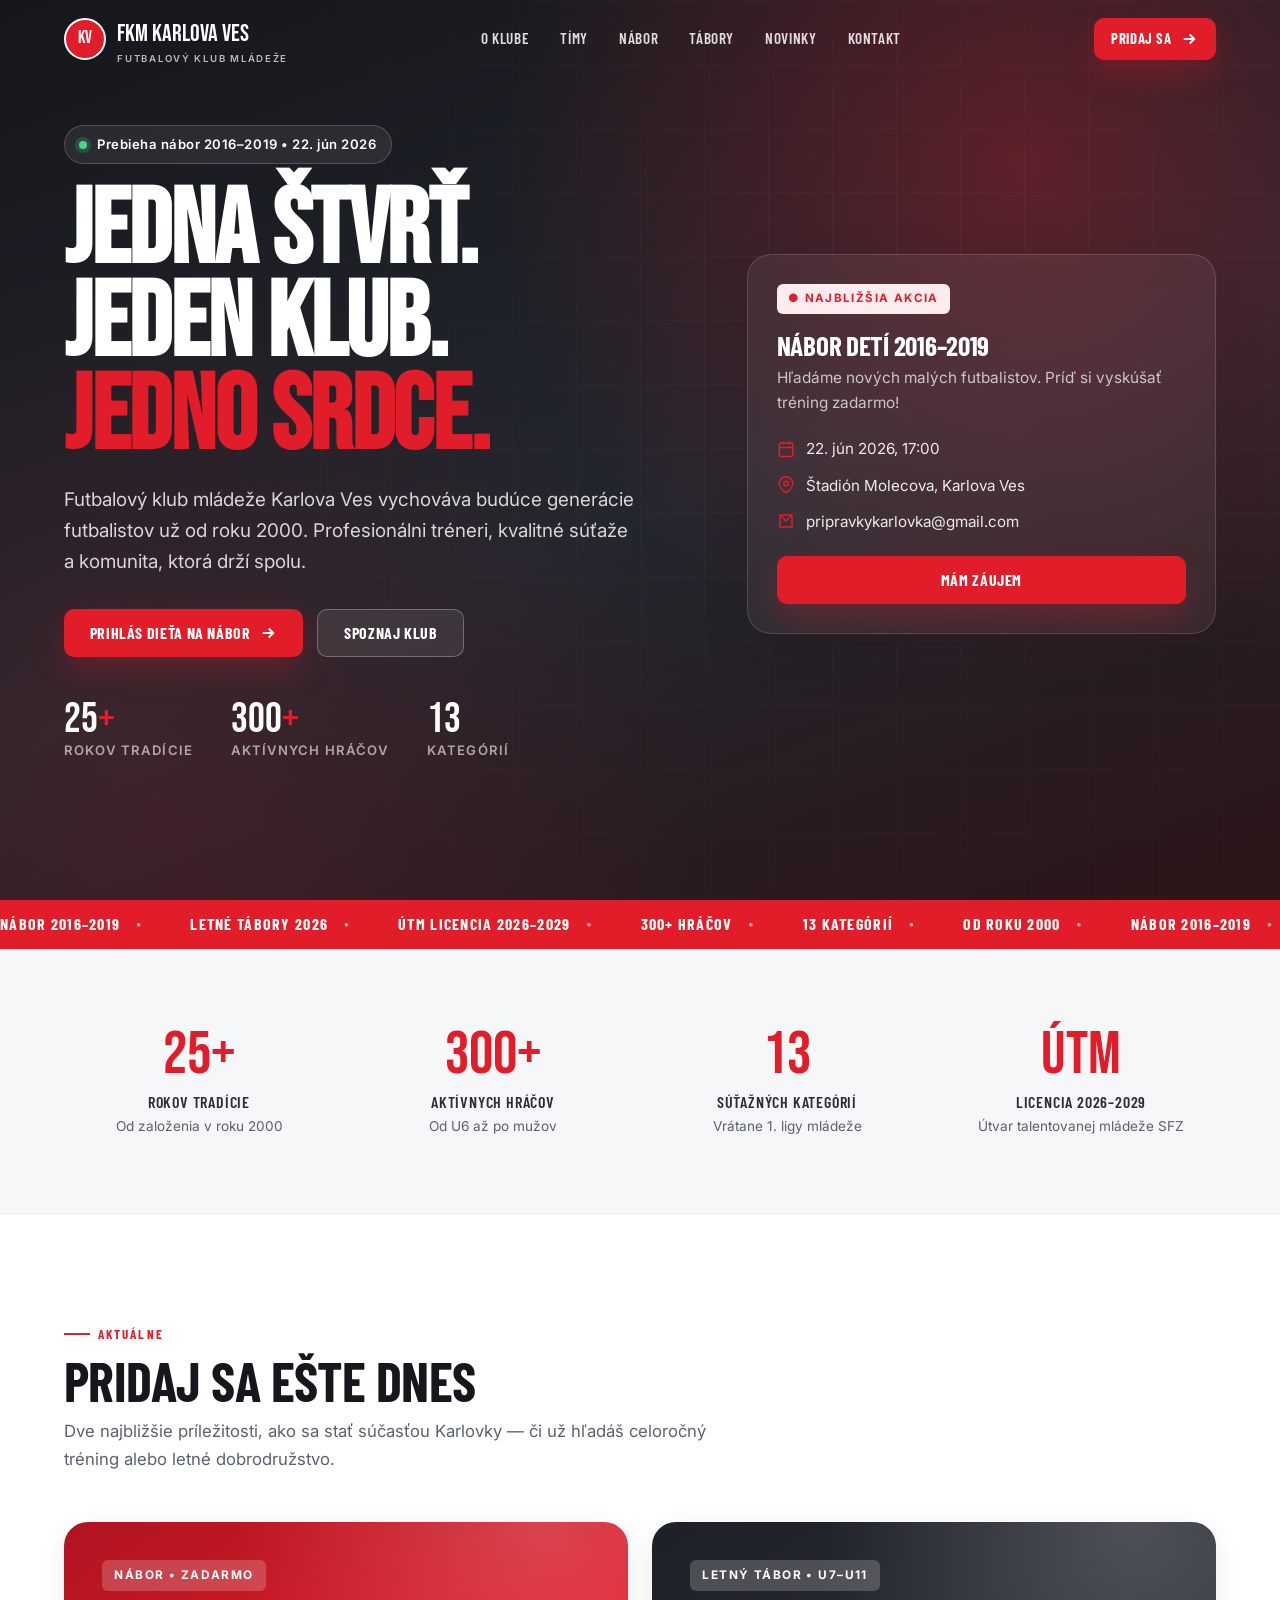
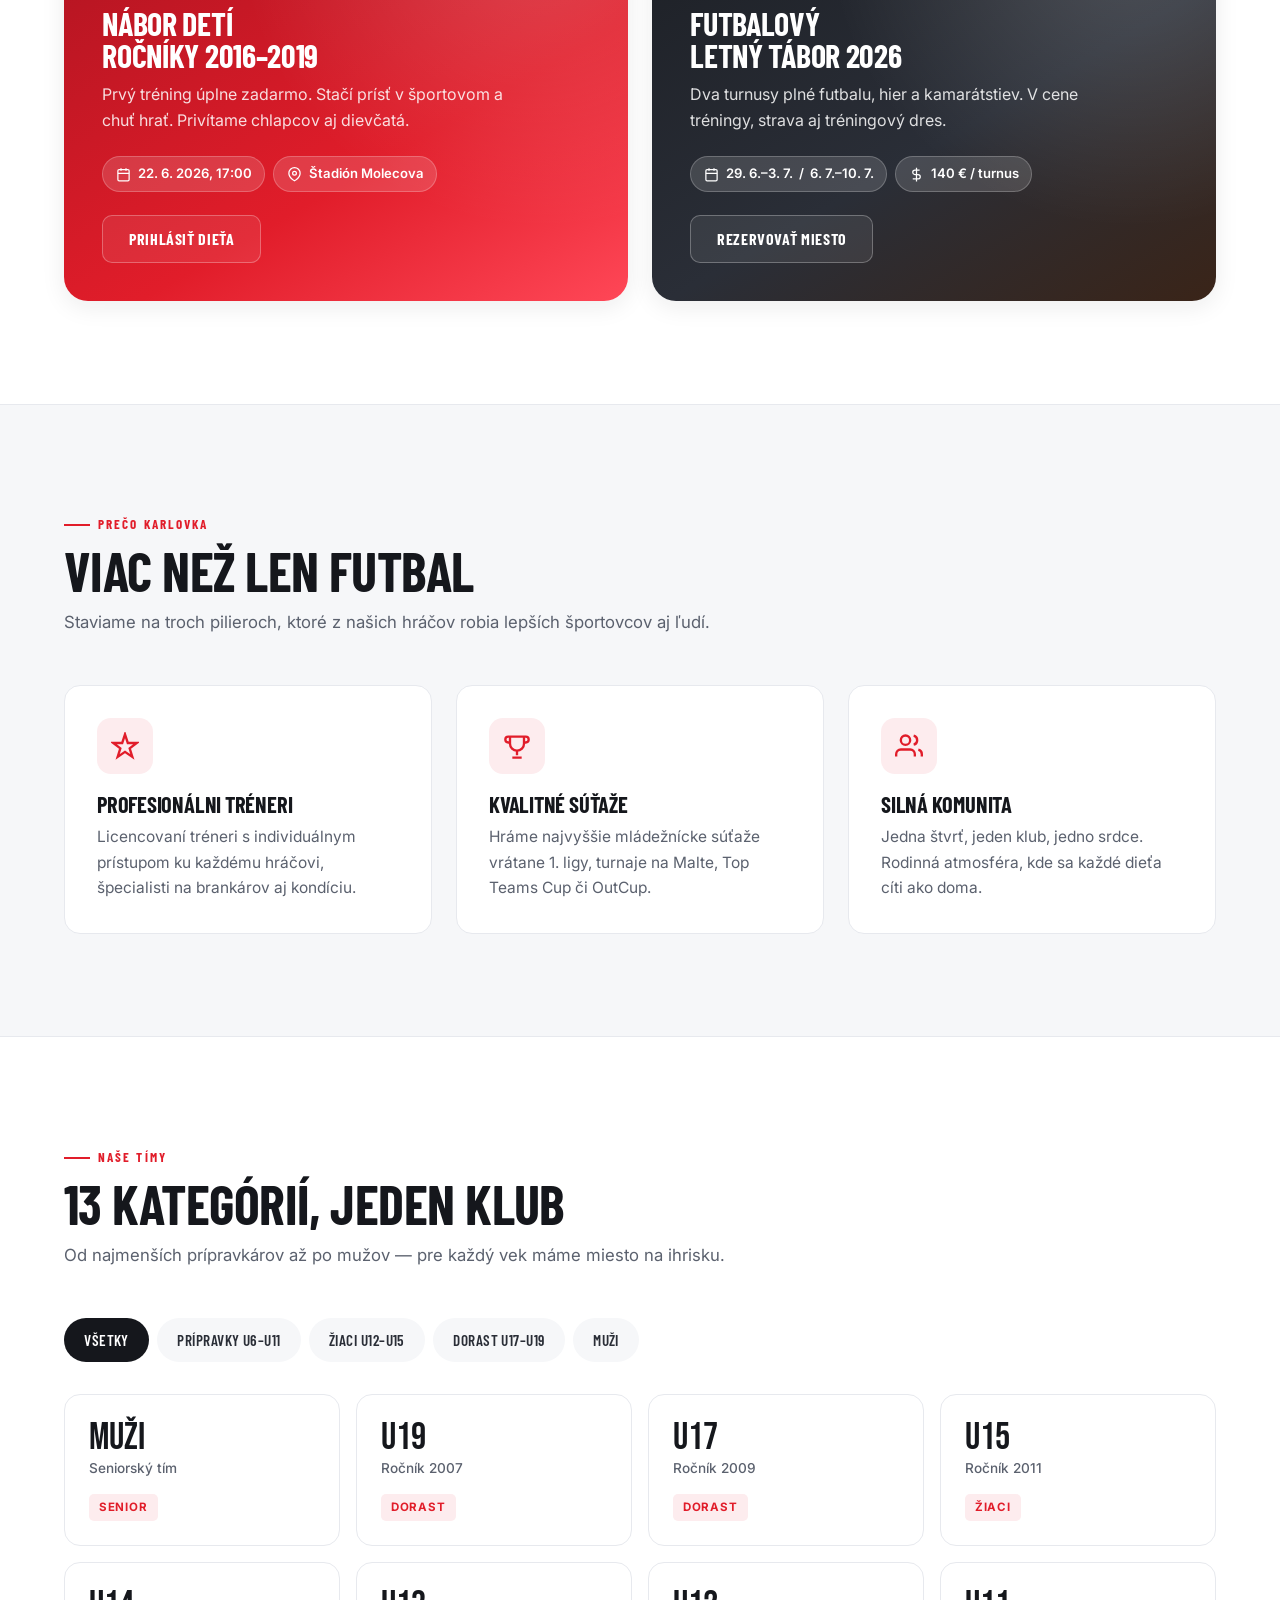
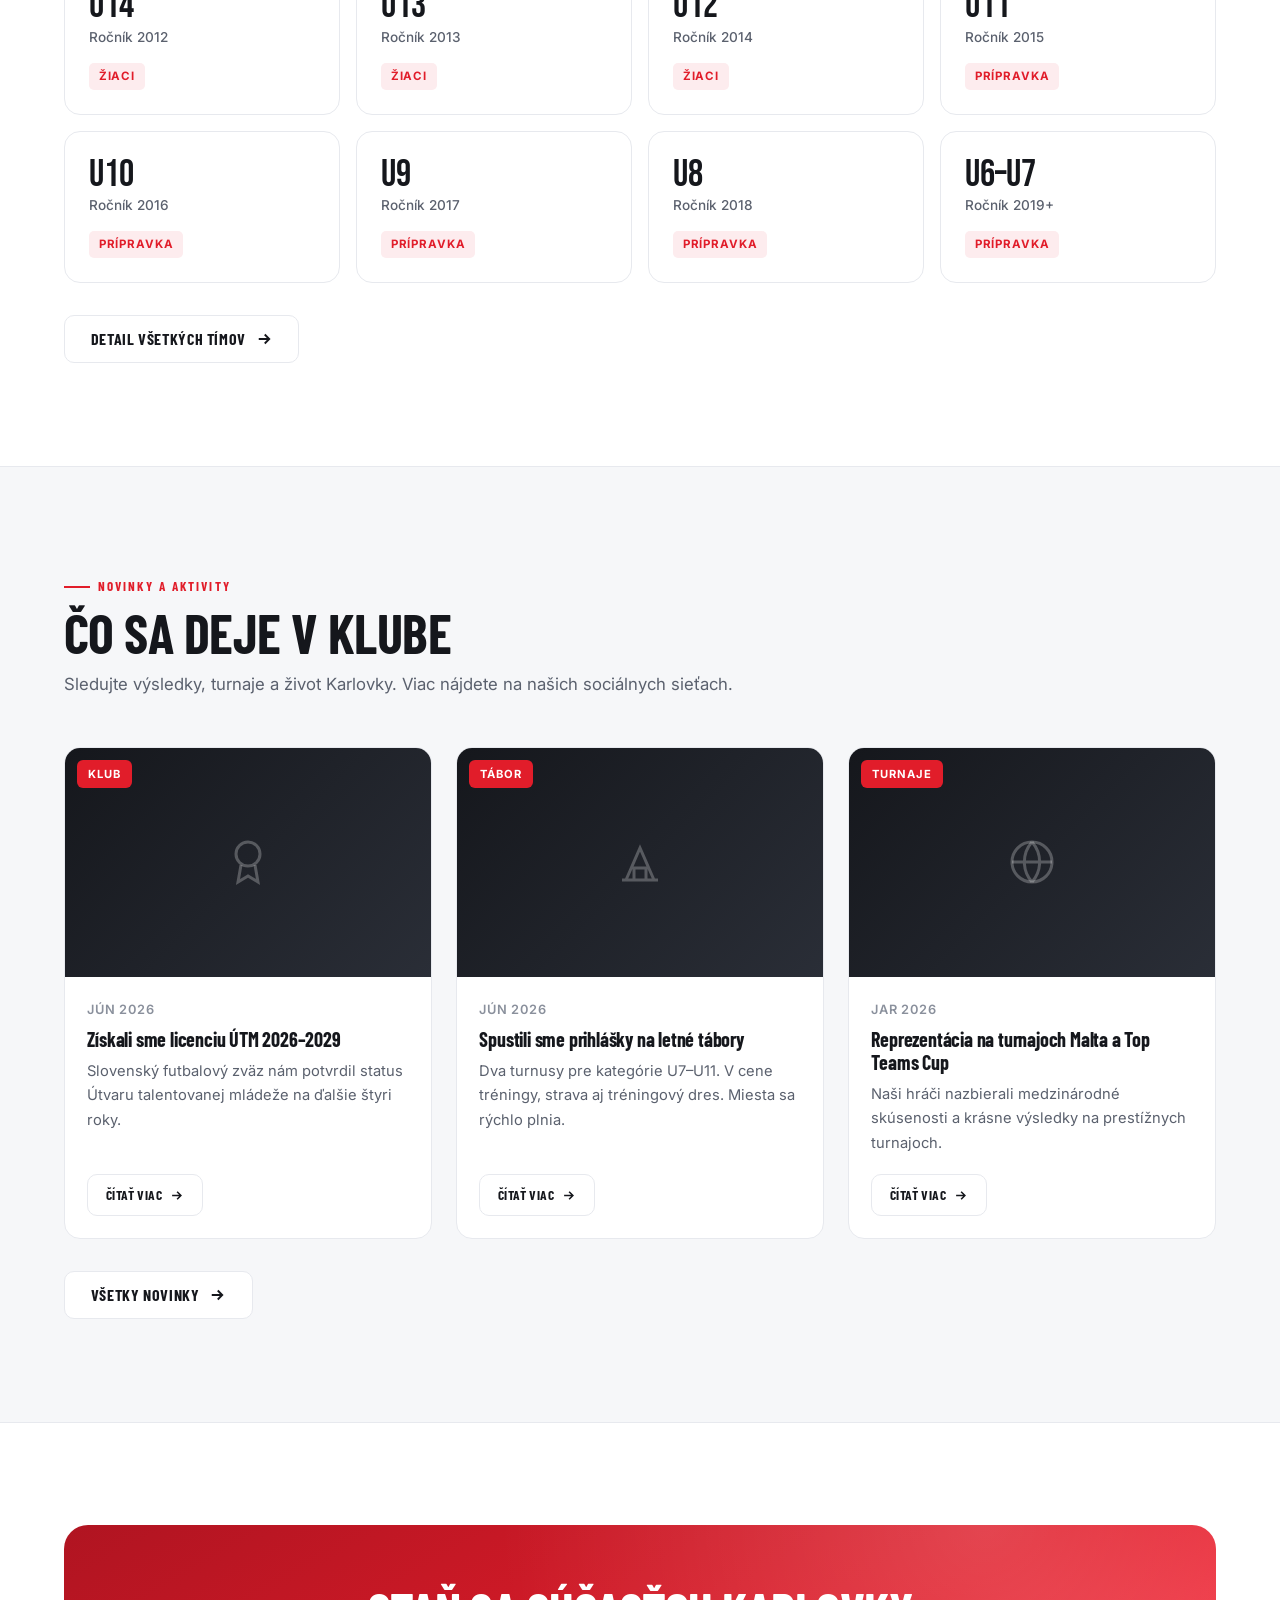
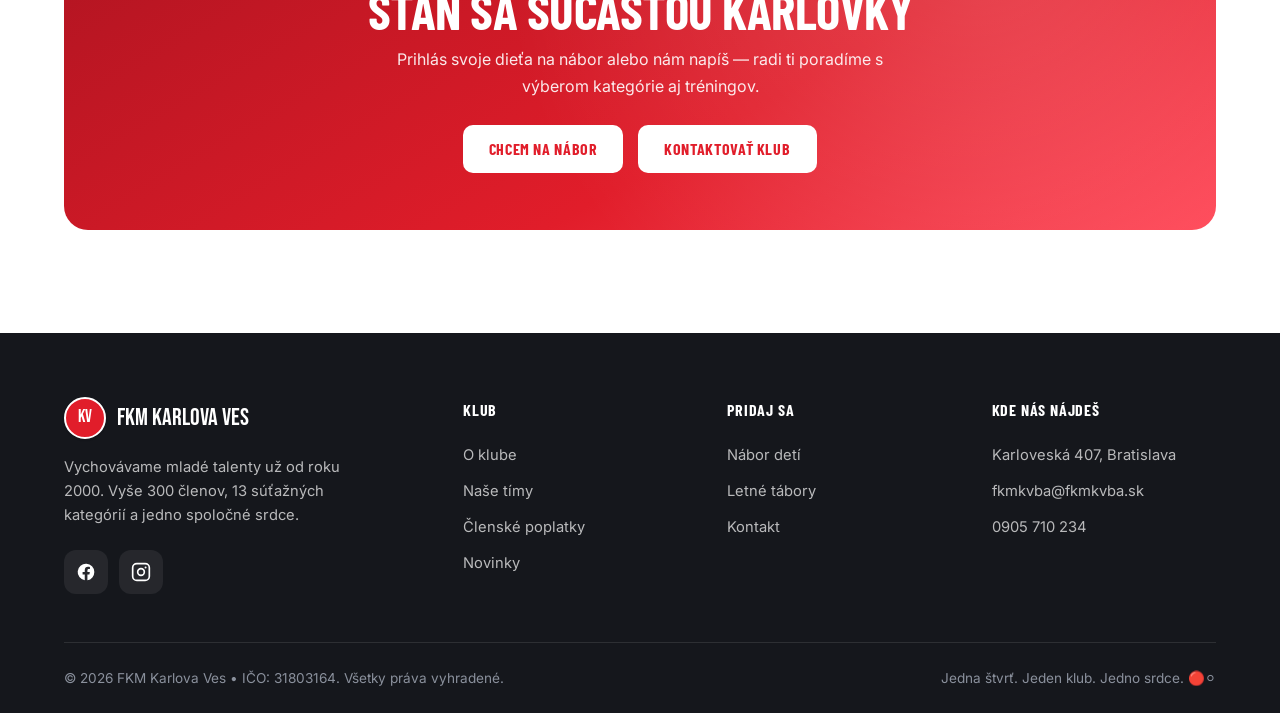
==== index.html @ a213abb6 "Add files via upload" ====
<!DOCTYPE html>
<html lang="sk">
<head>
<meta charset="UTF-8" />
<meta name="viewport" content="width=device-width, initial-scale=1.0" />
<title>FKM Karlova Ves — Futbalový klub mládeže | Jedna štvrť. Jeden klub. Jedno srdce.</title>
<meta name="description" content="FKM Karlova Ves — futbalový klub mládeže v Bratislave od roku 2000. 300+ aktívnych hráčov, 13 súťažných kategórií, ÚTM licencia 2026–2029. Nábor, letné tábory, tímy U6–U19 a muži." />
<meta name="theme-color" content="#E11D2A" />
<meta property="og:title" content="FKM Karlova Ves — Futbalový klub mládeže" />
<meta property="og:description" content="Vychovávame budúce generácie futbalistov už od roku 2000. Pridaj sa k nám!" />
<meta property="og:type" content="website" />
<link rel="preconnect" href="https://fonts.googleapis.com" />
<link rel="preconnect" href="https://fonts.gstatic.com" crossorigin />
<link href="https://fonts.googleapis.com/css2?family=Bebas+Neue&family=Barlow+Condensed:wght@500;600;700;800&family=Inter:wght@400;500;600;700&display=swap" rel="stylesheet" />
<link rel="stylesheet" href="css/styles.css" />
</head>
<body>

<!-- ============ HEADER ============ -->
<header class="header" id="header">
  <div class="container nav">
    <a href="index.html" class="brand" aria-label="FKM Karlova Ves – domov">
      <span class="crest">KV</span>
      <span>FKM Karlova Ves<small>Futbalový klub mládeže</small></span>
    </a>
    <nav class="nav-links" aria-label="Hlavná navigácia">
      <a href="o-klube.html">O klube</a>
      <a href="timy.html">Tímy</a>
      <a href="nabor.html">Nábor</a>
      <a href="tabory.html">Tábory</a>
      <a href="novinky.html">Novinky</a>
      <a href="kontakt.html">Kontakt</a>
    </nav>
    <div class="nav-cta nav-actions">
      <a href="nabor.html" class="btn btn-primary">Pridaj sa
        <svg viewBox="0 0 24 24" fill="none" stroke="currentColor" stroke-width="2.5"><path d="M5 12h14M13 6l6 6-6 6"/></svg>
      </a>
    </div>
    <button class="burger" id="burger" aria-label="Otvoriť menu" aria-expanded="false">
      <svg viewBox="0 0 24 24" fill="none" stroke="currentColor" stroke-width="2"><path d="M4 7h16M4 12h16M4 17h16"/></svg>
    </button>
  </div>
</header>

<!-- mobile menu -->
<div class="mobile-menu" id="mobileMenu">
  <div class="mm-top">
    <span class="brand"><span class="crest">KV</span></span>
    <button class="mm-close" id="mmClose" aria-label="Zavrieť menu">
      <svg viewBox="0 0 24 24" fill="none" stroke="currentColor" stroke-width="2"><path d="M6 6l12 12M18 6L6 18"/></svg>
    </button>
  </div>
  <a href="o-klube.html">O klube</a>
  <a href="timy.html">Tímy</a>
  <a href="nabor.html">Nábor</a>
  <a href="tabory.html">Tábory</a>
  <a href="novinky.html">Novinky</a>
  <a href="kontakt.html">Kontakt</a>
</div>

<span id="top"></span>

<!-- ============ HERO ============ -->
<section class="hero">
  <div class="hero-grid"></div>
  <div class="container">
    <div class="hero-inner">
      <div>
        <span class="hero-badge"><span class="dot"></span>Prebieha nábor 2016–2019 • 22. jún 2026</span>
        <h1>Jedna štvrť.<br>Jeden klub.<br><span class="accent">Jedno srdce.</span></h1>
        <p class="hero-lead">Futbalový klub mládeže Karlova Ves vychováva budúce generácie futbalistov už od roku 2000. Profesionálni tréneri, kvalitné súťaže a komunita, ktorá drží spolu.</p>
        <div class="hero-actions">
          <a href="nabor.html" class="btn btn-primary">Prihlás dieťa na nábor
            <svg viewBox="0 0 24 24" fill="none" stroke="currentColor" stroke-width="2.5"><path d="M5 12h14M13 6l6 6-6 6"/></svg>
          </a>
          <a href="o-klube.html" class="btn btn-ghost">Spoznaj klub</a>
        </div>
        <div class="hero-stats">
          <div class="hero-stat"><div class="num">25<span>+</span></div><div class="lbl">rokov tradície</div></div>
          <div class="hero-stat"><div class="num">300<span>+</span></div><div class="lbl">aktívnych hráčov</div></div>
          <div class="hero-stat"><div class="num">13</div><div class="lbl">kategórií</div></div>
        </div>
      </div>
      <aside class="hero-card">
        <span class="hc-tag">● Najbližšia akcia</span>
        <h3>Nábor detí 2016–2019</h3>
        <p>Hľadáme nových malých futbalistov. Príď si vyskúšať tréning zadarmo!</p>
        <div class="hc-meta">
          <div class="hc-row"><svg viewBox="0 0 24 24" fill="none" stroke="currentColor" stroke-width="2"><rect x="3" y="4" width="18" height="18" rx="2"/><path d="M16 2v4M8 2v4M3 10h18"/></svg>22. jún 2026, 17:00</div>
          <div class="hc-row"><svg viewBox="0 0 24 24" fill="none" stroke="currentColor" stroke-width="2"><path d="M21 10c0 7-9 12-9 12s-9-5-9-12a9 9 0 0118 0z"/><circle cx="12" cy="10" r="3"/></svg>Štadión Molecova, Karlova Ves</div>
          <div class="hc-row"><svg viewBox="0 0 24 24" fill="none" stroke="currentColor" stroke-width="2"><path d="M4 4h16v16H4z"/><path d="M4 4l8 8 8-8"/></svg>pripravkykarlovka@gmail.com</div>
        </div>
        <a href="nabor.html" class="btn btn-primary">Mám záujem</a>
      </aside>
    </div>
  </div>
</section>

<!-- marquee -->
<div class="marquee" aria-hidden="true">
  <div class="marquee-track">
    <span>Nábor 2016–2019</span><span>Letné tábory 2026</span><span>ÚTM licencia 2026–2029</span><span>300+ hráčov</span><span>13 kategórií</span><span>Od roku 2000</span>
    <span>Nábor 2016–2019</span><span>Letné tábory 2026</span><span>ÚTM licencia 2026–2029</span><span>300+ hráčov</span><span>13 kategórií</span><span>Od roku 2000</span>
  </div>
</div>

<!-- ============ STATS BAND ============ -->
<section class="stats-band" style="padding-block:56px">
  <div class="container">
    <div class="stats-grid">
      <div class="stat-card reveal"><div class="n">25+</div><div class="t">rokov tradície</div><div class="s">Od založenia v roku 2000</div></div>
      <div class="stat-card reveal"><div class="n">300+</div><div class="t">aktívnych hráčov</div><div class="s">Od U6 až po mužov</div></div>
      <div class="stat-card reveal"><div class="n">13</div><div class="t">súťažných kategórií</div><div class="s">Vrátane 1. ligy mládeže</div></div>
      <div class="stat-card reveal"><div class="n">ÚTM</div><div class="t">licencia 2026–2029</div><div class="s">Útvar talentovanej mládeže SFZ</div></div>
    </div>
  </div>
</section>

<!-- ============ HIGHLIGHTS ============ -->
<section>
  <div class="container">
    <div class="section-head reveal">
      <span class="eyebrow">Aktuálne</span>
      <h2>Pridaj sa ešte dnes</h2>
      <p>Dve najbližšie príležitosti, ako sa stať súčasťou Karlovky — či už hľadáš celoročný tréning alebo letné dobrodružstvo.</p>
    </div>
    <div class="highlights">
      <article class="promo promo-rec reveal">
        <div class="pc">
          <span class="ptag">Nábor • zadarmo</span>
          <h3>Nábor detí<br>ročníky 2016–2019</h3>
          <p>Prvý tréning úplne zadarmo. Stačí prísť v športovom a chuť hrať. Privítame chlapcov aj dievčatá.</p>
          <div class="pmeta">
            <span class="chip"><svg viewBox="0 0 24 24" fill="none" stroke="currentColor" stroke-width="2"><rect x="3" y="4" width="18" height="18" rx="2"/><path d="M16 2v4M8 2v4M3 10h18"/></svg>22. 6. 2026, 17:00</span>
            <span class="chip"><svg viewBox="0 0 24 24" fill="none" stroke="currentColor" stroke-width="2"><path d="M21 10c0 7-9 12-9 12s-9-5-9-12a9 9 0 0118 0z"/><circle cx="12" cy="10" r="3"/></svg>Štadión Molecova</span>
          </div>
          <a href="nabor.html" class="btn btn-ghost">Prihlásiť dieťa</a>
        </div>
      </article>
      <article class="promo promo-camp reveal">
        <div class="pc">
          <span class="ptag">Letný tábor • U7–U11</span>
          <h3>Futbalový<br>letný tábor 2026</h3>
          <p>Dva turnusy plné futbalu, hier a kamarátstiev. V cene tréningy, strava aj tréningový dres.</p>
          <div class="pmeta">
            <span class="chip"><svg viewBox="0 0 24 24" fill="none" stroke="currentColor" stroke-width="2"><rect x="3" y="4" width="18" height="18" rx="2"/><path d="M16 2v4M8 2v4M3 10h18"/></svg>29. 6.–3. 7. &nbsp;/&nbsp; 6. 7.–10. 7.</span>
            <span class="chip"><svg viewBox="0 0 24 24" fill="none" stroke="currentColor" stroke-width="2"><path d="M12 1v22M17 5H9.5a3.5 3.5 0 000 7h5a3.5 3.5 0 010 7H6"/></svg>140 € / turnus</span>
          </div>
          <a href="tabory.html" class="btn btn-ghost">Rezervovať miesto</a>
        </div>
      </article>
    </div>
  </div>
</section>

<!-- ============ WHY US ============ -->
<section class="stats-band">
  <div class="container">
    <div class="section-head reveal">
      <span class="eyebrow">Prečo Karlovka</span>
      <h2>Viac než len futbal</h2>
      <p>Staviame na troch pilieroch, ktoré z našich hráčov robia lepších športovcov aj ľudí.</p>
    </div>
    <div class="why-grid">
      <article class="feature reveal">
        <div class="ic"><svg viewBox="0 0 24 24" fill="none" stroke="currentColor" stroke-width="2"><path d="M12 2l2.4 7.4H22l-6 4.6 2.3 7.4L12 17l-6.3 4.4L8 14 2 9.4h7.6z"/></svg></div>
        <h3>Profesionálni tréneri</h3>
        <p>Licencovaní tréneri s individuálnym prístupom ku každému hráčovi, špecialisti na brankárov aj kondíciu.</p>
      </article>
      <article class="feature reveal">
        <div class="ic"><svg viewBox="0 0 24 24" fill="none" stroke="currentColor" stroke-width="2"><path d="M6 9H4.5a2.5 2.5 0 010-5H6M18 9h1.5a2.5 2.5 0 000-5H18M6 4h12v6a6 6 0 01-12 0z"/><path d="M12 16v4M8 22h8"/></svg></div>
        <h3>Kvalitné súťaže</h3>
        <p>Hráme najvyššie mládežnícke súťaže vrátane 1. ligy, turnaje na Malte, Top Teams Cup či OutCup.</p>
      </article>
      <article class="feature reveal">
        <div class="ic"><svg viewBox="0 0 24 24" fill="none" stroke="currentColor" stroke-width="2"><path d="M17 21v-2a4 4 0 00-4-4H5a4 4 0 00-4 4v2"/><circle cx="9" cy="7" r="4"/><path d="M23 21v-2a4 4 0 00-3-3.87M16 3.13a4 4 0 010 7.75"/></svg></div>
        <h3>Silná komunita</h3>
        <p>Jedna štvrť, jeden klub, jedno srdce. Rodinná atmosféra, kde sa každé dieťa cíti ako doma.</p>
      </article>
    </div>
  </div>
</section>

<!-- ============ TEAMS PREVIEW ============ -->
<section>
  <div class="container">
    <div class="section-head reveal">
      <span class="eyebrow">Naše tímy</span>
      <h2>13 kategórií, jeden klub</h2>
      <p>Od najmenších prípravkárov až po mužov — pre každý vek máme miesto na ihrisku.</p>
    </div>
    <div class="teams-tabs reveal" role="tablist">
      <button class="tab active" data-filter="all">Všetky</button>
      <button class="tab" data-filter="pripravky">Prípravky U6–U11</button>
      <button class="tab" data-filter="ziaci">Žiaci U12–U15</button>
      <button class="tab" data-filter="dorast">Dorast U17–U19</button>
      <button class="tab" data-filter="muzi">Muži</button>
    </div>
    <div class="teams-grid" id="teamsGrid">
      <div class="team-card reveal" data-group="muzi"><div class="age">Muži</div><div class="yr">Seniorský tím</div><span class="cat">Senior</span></div>
      <div class="team-card reveal" data-group="dorast"><div class="age">U19</div><div class="yr">Ročník 2007</div><span class="cat">Dorast</span></div>
      <div class="team-card reveal" data-group="dorast"><div class="age">U17</div><div class="yr">Ročník 2009</div><span class="cat">Dorast</span></div>
      <div class="team-card reveal" data-group="ziaci"><div class="age">U15</div><div class="yr">Ročník 2011</div><span class="cat">Žiaci</span></div>
      <div class="team-card reveal" data-group="ziaci"><div class="age">U14</div><div class="yr">Ročník 2012</div><span class="cat">Žiaci</span></div>
      <div class="team-card reveal" data-group="ziaci"><div class="age">U13</div><div class="yr">Ročník 2013</div><span class="cat">Žiaci</span></div>
      <div class="team-card reveal" data-group="ziaci"><div class="age">U12</div><div class="yr">Ročník 2014</div><span class="cat">Žiaci</span></div>
      <div class="team-card reveal" data-group="pripravky"><div class="age">U11</div><div class="yr">Ročník 2015</div><span class="cat">Prípravka</span></div>
      <div class="team-card reveal" data-group="pripravky"><div class="age">U10</div><div class="yr">Ročník 2016</div><span class="cat">Prípravka</span></div>
      <div class="team-card reveal" data-group="pripravky"><div class="age">U9</div><div class="yr">Ročník 2017</div><span class="cat">Prípravka</span></div>
      <div class="team-card reveal" data-group="pripravky"><div class="age">U8</div><div class="yr">Ročník 2018</div><span class="cat">Prípravka</span></div>
      <div class="team-card reveal" data-group="pripravky"><div class="age">U6–U7</div><div class="yr">Ročník 2019+</div><span class="cat">Prípravka</span></div>
    </div>
    <div style="margin-top:2rem" class="reveal"><a href="timy.html" class="btn btn-outline">Detail všetkých tímov
      <svg viewBox="0 0 24 24" fill="none" stroke="currentColor" stroke-width="2.5"><path d="M5 12h14M13 6l6 6-6 6"/></svg></a></div>
  </div>
</section>

<!-- ============ NEWS PREVIEW ============ -->
<section class="stats-band">
  <div class="container">
    <div class="section-head reveal">
      <span class="eyebrow">Novinky a aktivity</span>
      <h2>Čo sa deje v klube</h2>
      <p>Sledujte výsledky, turnaje a život Karlovky. Viac nájdete na našich sociálnych sieťach.</p>
    </div>
    <div class="news-grid">
      <article class="news-card reveal">
        <div class="news-thumb"><span class="nt-cat">Klub</span><svg viewBox="0 0 24 24" fill="none" stroke="currentColor" stroke-width="1.5"><circle cx="12" cy="8" r="6"/><path d="M15.5 13.5L17 22l-5-3-5 3 1.5-8.5"/></svg></div>
        <div class="news-body">
          <div class="date">Jún 2026</div>
          <h3>Získali sme licenciu ÚTM 2026–2029</h3>
          <p>Slovenský futbalový zväz nám potvrdil status Útvaru talentovanej mládeže na ďalšie štyri roky.</p>
          <a href="novinky.html" class="more">Čítať viac <svg viewBox="0 0 24 24" fill="none" stroke="currentColor" stroke-width="2.5"><path d="M5 12h14M13 6l6 6-6 6"/></svg></a>
        </div>
      </article>
      <article class="news-card reveal">
        <div class="news-thumb"><span class="nt-cat">Tábor</span><svg viewBox="0 0 24 24" fill="none" stroke="currentColor" stroke-width="1.5"><path d="M3 21h18M5 21l7-16 7 16M9 21v-6h6v6"/></svg></div>
        <div class="news-body">
          <div class="date">Jún 2026</div>
          <h3>Spustili sme prihlášky na letné tábory</h3>
          <p>Dva turnusy pre kategórie U7–U11. V cene tréningy, strava aj tréningový dres. Miesta sa rýchlo plnia.</p>
          <a href="tabory.html" class="more">Čítať viac <svg viewBox="0 0 24 24" fill="none" stroke="currentColor" stroke-width="2.5"><path d="M5 12h14M13 6l6 6-6 6"/></svg></a>
        </div>
      </article>
      <article class="news-card reveal">
        <div class="news-thumb"><span class="nt-cat">Turnaje</span><svg viewBox="0 0 24 24" fill="none" stroke="currentColor" stroke-width="1.5"><circle cx="12" cy="12" r="10"/><path d="M2 12h20M12 2a15 15 0 010 20M12 2a15 15 0 000 20"/></svg></div>
        <div class="news-body">
          <div class="date">Jar 2026</div>
          <h3>Reprezentácia na turnajoch Malta a Top Teams Cup</h3>
          <p>Naši hráči nazbierali medzinárodné skúsenosti a krásne výsledky na prestížnych turnajoch.</p>
          <a href="novinky.html" class="more">Čítať viac <svg viewBox="0 0 24 24" fill="none" stroke="currentColor" stroke-width="2.5"><path d="M5 12h14M13 6l6 6-6 6"/></svg></a>
        </div>
      </article>
    </div>
    <div style="margin-top:2rem" class="reveal"><a href="novinky.html" class="btn btn-outline">Všetky novinky
      <svg viewBox="0 0 24 24" fill="none" stroke="currentColor" stroke-width="2.5"><path d="M5 12h14M13 6l6 6-6 6"/></svg></a></div>
  </div>
</section>

<!-- ============ CTA BAND ============ -->
<section>
  <div class="container">
    <div class="cta-band reveal">
      <h2>Staň sa súčasťou Karlovky</h2>
      <p>Prihlás svoje dieťa na nábor alebo nám napíš — radi ti poradíme s výberom kategórie aj tréningov.</p>
      <div style="display:flex;gap:.9rem;justify-content:center;flex-wrap:wrap">
        <a href="nabor.html" class="btn">Chcem na nábor</a>
        <a href="kontakt.html" class="btn btn-ghost" style="border-color:rgba(255,255,255,.5)">Kontaktovať klub</a>
      </div>
    </div>
  </div>
</section>

<!-- ============ FOOTER ============ -->
<footer class="footer">
  <div class="container">
    <div class="footer-grid">
      <div>
        <a href="index.html" class="brand"><span class="crest">KV</span><span>FKM Karlova Ves</span></a>
        <p class="footer-about">Vychovávame mladé talenty už od roku 2000. Vyše 300 členov, 13 súťažných kategórií a jedno spoločné srdce.</p>
        <div class="socials">
          <a href="https://facebook.com" class="soc" aria-label="Facebook" target="_blank" rel="noopener"><svg viewBox="0 0 24 24" fill="currentColor"><path d="M22 12a10 10 0 10-11.5 9.9v-7H7.9V12h2.6V9.8c0-2.6 1.5-4 3.9-4 1.1 0 2.3.2 2.3.2v2.5h-1.3c-1.3 0-1.7.8-1.7 1.6V12h2.9l-.5 2.9h-2.4v7A10 10 0 0022 12z"/></svg></a>
          <a href="https://instagram.com" class="soc" aria-label="Instagram" target="_blank" rel="noopener"><svg viewBox="0 0 24 24" fill="none" stroke="currentColor" stroke-width="2"><rect x="2" y="2" width="20" height="20" rx="5"/><circle cx="12" cy="12" r="4"/><circle cx="17.5" cy="6.5" r="1.2" fill="currentColor" stroke="none"/></svg></a>
        </div>
      </div>
      <div>
        <h4>Klub</h4>
        <ul>
          <li><a href="o-klube.html">O klube</a></li>
          <li><a href="timy.html">Naše tímy</a></li>
          <li><a href="nabor.html">Členské poplatky</a></li>
          <li><a href="novinky.html">Novinky</a></li>
        </ul>
      </div>
      <div>
        <h4>Pridaj sa</h4>
        <ul>
          <li><a href="nabor.html">Nábor detí</a></li>
          <li><a href="tabory.html">Letné tábory</a></li>
          <li><a href="kontakt.html">Kontakt</a></li>
        </ul>
      </div>
      <div>
        <h4>Kde nás nájdeš</h4>
        <ul>
          <li><a href="https://maps.google.com/?q=Karloveská+407+Bratislava" target="_blank" rel="noopener">Karloveská 407, Bratislava</a></li>
          <li><a href="mailto:fkmkvba@fkmkvba.sk">fkmkvba@fkmkvba.sk</a></li>
          <li><a href="tel:+421905710234">0905 710 234</a></li>
        </ul>
      </div>
    </div>
    <div class="footer-bottom">
      <span>© 2026 FKM Karlova Ves • IČO: 31803164. Všetky práva vyhradené.</span>
      <span>Jedna štvrť. Jeden klub. Jedno srdce. 🔴⚪</span>
    </div>
  </div>
</footer>

<script src="js/main.js"></script>
</body>
</html>
---- css/styles.css ----
/* ============ DESIGN TOKENS ============ */
:root{
  --red:        #E11D2A;
  --red-dark:   #B01421;
  --red-soft:   #FDECEE;
  --red-glow:   rgba(225,29,42,.25);

  --ink:        #15171C;
  --ink-2:      #2A2E37;
  --muted:      #5B616E;
  --muted-2:    #8A909C;
  --line:       #E7E9EE;

  --bg:         #FFFFFF;
  --bg-soft:    #F6F7F9;
  --bg-dark:    #15171C;
  --bg-dark-2:  #1D2026;

  --white:      #FFFFFF;

  --font-display: 'Bebas Neue', 'Barlow Condensed', sans-serif;
  --font-head:    'Barlow Condensed', sans-serif;
  --font-body:    'Inter', system-ui, sans-serif;

  --radius:     16px;
  --radius-sm:  10px;
  --radius-lg:  24px;
  --shadow-sm:  0 1px 2px rgba(20,23,28,.06), 0 1px 3px rgba(20,23,28,.05);
  --shadow:     0 6px 24px rgba(20,23,28,.08);
  --shadow-lg:  0 18px 50px rgba(20,23,28,.16);
  --shadow-red: 0 14px 30px var(--red-glow);

  --container:  1200px;
  --ease:       cubic-bezier(.22,.61,.36,1);
}

/* ============ RESET ============ */
*,*::before,*::after{box-sizing:border-box;margin:0;padding:0}
html{scroll-behavior:smooth;-webkit-text-size-adjust:100%}
body{
  font-family:var(--font-body);
  color:var(--ink);
  background:var(--bg);
  line-height:1.65;
  font-size:16px;
  -webkit-font-smoothing:antialiased;
  overflow-x:hidden;
}
img{max-width:100%;display:block}
a{color:inherit;text-decoration:none}
button{font-family:inherit;cursor:pointer;border:none;background:none}
ul{list-style:none}
:focus-visible{outline:3px solid var(--red);outline-offset:2px;border-radius:4px}

/* ============ TYPOGRAPHY ============ */
h1,h2,h3{font-family:var(--font-head);font-weight:700;line-height:1.05;letter-spacing:-.01em}
.display{font-family:var(--font-display);font-weight:400;letter-spacing:.01em;line-height:.92}
.eyebrow{
  font-family:var(--font-head);font-weight:700;text-transform:uppercase;
  letter-spacing:.16em;font-size:.82rem;color:var(--red);
  display:inline-flex;align-items:center;gap:.5rem;
}
.eyebrow::before{content:"";width:26px;height:2px;background:var(--red);display:inline-block}

/* ============ LAYOUT ============ */
.container{width:100%;max-width:var(--container);margin-inline:auto;padding-inline:24px}
section{padding-block:clamp(56px,8vw,104px)}
.section-head{max-width:680px;margin-bottom:48px}
.section-head h2{font-size:clamp(2.1rem,5vw,3.4rem);text-transform:uppercase;margin:.4rem 0 .6rem}
.section-head p{color:var(--muted);font-size:1.05rem}
.section-head.center{margin-inline:auto;text-align:center}
.section-head.center .eyebrow{justify-content:center}

/* ============ BUTTONS ============ */
.btn{
  display:inline-flex;align-items:center;justify-content:center;gap:.55rem;
  font-family:var(--font-head);font-weight:700;text-transform:uppercase;letter-spacing:.04em;
  font-size:1rem;padding:.85rem 1.6rem;border-radius:var(--radius-sm);
  transition:transform .18s var(--ease),box-shadow .18s var(--ease),background .18s var(--ease),color .18s var(--ease);
  white-space:nowrap;line-height:1;min-height:48px;
}
.btn svg{width:18px;height:18px}
.btn-primary{background:var(--red);color:#fff;box-shadow:var(--shadow-red)}
.btn-primary:hover{background:var(--red-dark);transform:translateY(-2px);box-shadow:0 18px 38px var(--red-glow)}
.btn-ghost{background:rgba(255,255,255,.08);color:#fff;border:1.5px solid rgba(255,255,255,.28)}
.btn-ghost:hover{background:rgba(255,255,255,.16);transform:translateY(-2px)}
.btn-dark{background:var(--ink);color:#fff}
.btn-dark:hover{background:#000;transform:translateY(-2px)}
.btn-outline{background:#fff;color:var(--ink);border:1.5px solid var(--line)}
.btn-outline:hover{border-color:var(--red);color:var(--red);transform:translateY(-2px)}
.btn-sm{padding:.55rem 1.1rem;min-height:42px;font-size:.88rem}

/* ============ HEADER ============ */
.header{
  position:fixed;top:0;left:0;right:0;z-index:50;
  transition:background .3s var(--ease),box-shadow .3s var(--ease),padding .3s var(--ease);
  padding:14px 0;
}
.header.scrolled{background:rgba(255,255,255,.92);backdrop-filter:blur(14px);box-shadow:0 1px 0 var(--line),var(--shadow-sm)}
/* solid header variant for pages without a dark hero behind it */
.header.solid{background:rgba(255,255,255,.92);backdrop-filter:blur(14px);box-shadow:0 1px 0 var(--line),var(--shadow-sm)}
.header.solid .brand,.header.solid .nav-links a{color:var(--ink)}
.header.solid .crest{border-color:var(--red)}
.nav{display:flex;align-items:center;justify-content:space-between;gap:1.5rem}
.brand{display:flex;align-items:center;gap:.7rem;font-family:var(--font-display);font-size:1.5rem;color:#fff;transition:color .3s}
.header.scrolled .brand{color:var(--ink)}
.crest{
  width:42px;height:42px;border-radius:50%;flex-shrink:0;
  background:var(--red);display:grid;place-items:center;color:#fff;
  font-family:var(--font-display);font-size:1.15rem;box-shadow:var(--shadow-sm);
  border:2.5px solid #fff;letter-spacing:.02em;
}
.header.scrolled .crest{border-color:var(--red);background:var(--red)}
.brand small{display:block;font-family:var(--font-body);font-size:.6rem;font-weight:600;letter-spacing:.18em;text-transform:uppercase;opacity:.7;line-height:1}
.nav-links{display:flex;align-items:center;gap:.35rem}
.nav-links a{
  font-family:var(--font-head);font-weight:600;text-transform:uppercase;letter-spacing:.04em;
  font-size:.95rem;color:rgba(255,255,255,.85);padding:.5rem .8rem;border-radius:8px;transition:color .2s,background .2s;
}
.header.scrolled .nav-links a{color:var(--ink-2)}
.nav-links a:hover{color:#fff;background:rgba(255,255,255,.12)}
.header.scrolled .nav-links a:hover{color:var(--red);background:var(--red-soft)}
.nav-links a.active{color:var(--red)}
.header.scrolled .nav-links a.active,.header.solid .nav-links a.active{color:var(--red);background:var(--red-soft)}
.nav-cta{display:flex;align-items:center;gap:.6rem}
.nav-actions .btn{padding:.6rem 1.1rem;min-height:42px;font-size:.92rem}
.burger{display:none;width:46px;height:46px;border-radius:10px;background:rgba(255,255,255,.12);color:#fff;place-items:center}
.header.scrolled .burger,.header.solid .burger{background:var(--bg-soft);color:var(--ink)}
.burger svg{width:24px;height:24px}

/* mobile menu */
.mobile-menu{
  position:fixed;inset:0;z-index:60;background:var(--bg-dark);
  display:flex;flex-direction:column;padding:24px;
  transform:translateX(100%);transition:transform .35s var(--ease);
}
.mobile-menu.open{transform:translateX(0)}
.mobile-menu .mm-top{display:flex;justify-content:space-between;align-items:center;margin-bottom:2rem}
.mobile-menu a{
  font-family:var(--font-head);font-weight:700;text-transform:uppercase;font-size:1.6rem;
  color:#fff;padding:.7rem 0;border-bottom:1px solid rgba(255,255,255,.1);letter-spacing:.02em;
}
.mobile-menu a:active{color:var(--red)}
.mm-close{width:46px;height:46px;border-radius:10px;background:rgba(255,255,255,.1);color:#fff;display:grid;place-items:center}
.mm-close svg{width:26px;height:26px}

/* ============ HERO (home) ============ */
.hero{
  position:relative;min-height:100svh;display:flex;align-items:center;
  background:linear-gradient(160deg,#15171C 0%,#23262E 55%,#2C1417 100%);
  color:#fff;overflow:hidden;padding-top:90px;
}
.hero::before{
  content:"";position:absolute;inset:0;
  background:
    radial-gradient(circle at 80% 18%,rgba(225,29,42,.32),transparent 42%),
    radial-gradient(circle at 12% 88%,rgba(225,29,42,.14),transparent 40%);
  pointer-events:none;
}
.hero-grid{
  position:absolute;inset:0;opacity:.06;pointer-events:none;
  background-image:linear-gradient(rgba(255,255,255,.6) 1px,transparent 1px),linear-gradient(90deg,rgba(255,255,255,.6) 1px,transparent 1px);
  background-size:64px 64px;mask-image:radial-gradient(circle at 70% 40%,#000,transparent 75%);
}
.hero .container{position:relative;z-index:2;width:100%}
.hero-inner{display:grid;grid-template-columns:1.15fr .85fr;gap:3rem;align-items:center}
.hero-badge{
  display:inline-flex;align-items:center;gap:.6rem;padding:.45rem .9rem;border-radius:100px;
  background:rgba(255,255,255,.08);border:1px solid rgba(255,255,255,.18);
  font-size:.82rem;font-weight:600;letter-spacing:.04em;margin-bottom:1.4rem;backdrop-filter:blur(8px);
}
.hero-badge .dot{width:8px;height:8px;border-radius:50%;background:#3DDC84;box-shadow:0 0 0 4px rgba(61,220,132,.2);animation:pulse 2s infinite}
@keyframes pulse{50%{box-shadow:0 0 0 8px rgba(61,220,132,0)}}
.hero h1{font-family:var(--font-display);font-size:clamp(3.4rem,9vw,6.6rem);text-transform:uppercase;line-height:.88;margin-bottom:1.2rem}
.hero h1 .accent{color:var(--red);display:block}
.hero-lead{font-size:1.18rem;color:rgba(255,255,255,.82);max-width:48ch;margin-bottom:2rem}
.hero-actions{display:flex;flex-wrap:wrap;gap:.9rem;margin-bottom:2.6rem}
.hero-stats{display:flex;gap:2.4rem;flex-wrap:wrap}
.hero-stat .num{font-family:var(--font-display);font-size:2.6rem;color:#fff;line-height:1}
.hero-stat .num span{color:var(--red)}
.hero-stat .lbl{font-size:.82rem;color:rgba(255,255,255,.6);text-transform:uppercase;letter-spacing:.08em;font-weight:600}

/* hero card */
.hero-card{
  background:rgba(255,255,255,.06);border:1px solid rgba(255,255,255,.14);
  border-radius:var(--radius-lg);padding:1.8rem;backdrop-filter:blur(12px);box-shadow:var(--shadow-lg);
}
.hero-card .hc-tag{display:inline-flex;align-items:center;gap:.4rem;font-size:.72rem;font-weight:700;letter-spacing:.12em;text-transform:uppercase;color:var(--red);background:var(--red-soft);padding:.35rem .7rem;border-radius:6px;margin-bottom:1.1rem}
.hero-card h3{font-size:1.7rem;text-transform:uppercase;margin-bottom:.3rem}
.hero-card p{color:rgba(255,255,255,.72);font-size:.96rem;margin-bottom:1.3rem}
.hc-meta{display:flex;flex-direction:column;gap:.7rem;margin-bottom:1.4rem}
.hc-row{display:flex;align-items:center;gap:.7rem;font-size:.95rem;color:rgba(255,255,255,.9)}
.hc-row svg{width:18px;height:18px;color:var(--red);flex-shrink:0}
.hero-card .btn{width:100%}

/* ============ PAGE HERO (subpages) ============ */
.page-hero{
  position:relative;background:linear-gradient(150deg,#15171C 0%,#23262E 60%,#2C1417 100%);
  color:#fff;padding:150px 0 64px;overflow:hidden;
}
.page-hero::before{
  content:"";position:absolute;inset:0;pointer-events:none;
  background:radial-gradient(circle at 85% 10%,rgba(225,29,42,.3),transparent 45%);
}
.page-hero .container{position:relative;z-index:2}
.breadcrumb{display:flex;align-items:center;gap:.5rem;font-size:.85rem;color:rgba(255,255,255,.55);margin-bottom:1rem;font-weight:500}
.breadcrumb a:hover{color:#fff}
.breadcrumb svg{width:14px;height:14px;opacity:.6}
.page-hero h1{font-family:var(--font-display);font-size:clamp(2.8rem,7vw,5rem);text-transform:uppercase;line-height:.92}
.page-hero p{color:rgba(255,255,255,.78);font-size:1.12rem;max-width:60ch;margin-top:.8rem}

/* marquee */
.marquee{background:var(--red);color:#fff;overflow:hidden;padding:.7rem 0;white-space:nowrap}
.marquee-track{display:inline-flex;gap:3rem;animation:scroll 28s linear infinite;font-family:var(--font-head);font-weight:700;text-transform:uppercase;letter-spacing:.08em;font-size:1rem}
.marquee-track span{display:inline-flex;align-items:center;gap:1rem}
.marquee-track span::after{content:"●";font-size:.5rem;opacity:.7}
@keyframes scroll{to{transform:translateX(-50%)}}

/* ============ STATS / TRUST ============ */
.stats-band{background:var(--bg-soft);border-block:1px solid var(--line)}
.stats-grid{display:grid;grid-template-columns:repeat(4,1fr);gap:1.5rem}
.stat-card{text-align:center;padding:1.2rem}
.stat-card .n{font-family:var(--font-display);font-size:clamp(2.6rem,6vw,3.8rem);color:var(--red);line-height:1}
.stat-card .t{font-family:var(--font-head);font-weight:600;text-transform:uppercase;letter-spacing:.05em;color:var(--ink-2);font-size:1rem;margin-top:.2rem}
.stat-card .s{font-size:.85rem;color:var(--muted)}

/* ============ HIGHLIGHT (recruitment + camp) ============ */
.highlights{display:grid;grid-template-columns:1fr 1fr;gap:1.5rem}
.promo{
  position:relative;border-radius:var(--radius-lg);overflow:hidden;padding:2.4rem;color:#fff;
  min-height:320px;display:flex;flex-direction:column;justify-content:flex-end;
  transition:transform .25s var(--ease),box-shadow .25s var(--ease);box-shadow:var(--shadow);
}
.promo:hover{transform:translateY(-4px);box-shadow:var(--shadow-lg)}
.promo-rec{background:linear-gradient(150deg,#B01421,#E11D2A 60%,#FF4757)}
.promo-camp{background:linear-gradient(150deg,#1D2026,#2A2E37 55%,#3A2418)}
.promo::after{content:"";position:absolute;inset:0;background:radial-gradient(circle at 85% 0%,rgba(255,255,255,.18),transparent 50%);pointer-events:none}
.promo .pc{position:relative;z-index:2}
.promo .ptag{display:inline-block;font-size:.74rem;font-weight:700;letter-spacing:.12em;text-transform:uppercase;background:rgba(255,255,255,.2);padding:.35rem .75rem;border-radius:6px;margin-bottom:1rem;backdrop-filter:blur(4px)}
.promo h3{font-size:2rem;text-transform:uppercase;line-height:1;margin-bottom:.6rem}
.promo p{color:rgba(255,255,255,.85);margin-bottom:1.4rem;max-width:42ch}
.promo .pmeta{display:flex;flex-wrap:wrap;gap:.5rem;margin-bottom:1.4rem}
.chip{display:inline-flex;align-items:center;gap:.4rem;font-size:.82rem;font-weight:600;background:rgba(255,255,255,.14);border:1px solid rgba(255,255,255,.22);padding:.4rem .8rem;border-radius:100px}
.chip svg{width:15px;height:15px}

/* ============ WHY US / FEATURES ============ */
.why-grid{display:grid;grid-template-columns:repeat(3,1fr);gap:1.5rem}
.feature{
  background:#fff;border:1px solid var(--line);border-radius:var(--radius);padding:2rem;
  transition:transform .22s var(--ease),box-shadow .22s var(--ease),border-color .22s var(--ease);
}
.feature:hover{transform:translateY(-4px);box-shadow:var(--shadow);border-color:transparent}
.feature .ic{width:56px;height:56px;border-radius:14px;background:var(--red-soft);color:var(--red);display:grid;place-items:center;margin-bottom:1.2rem}
.feature .ic svg{width:28px;height:28px}
.feature h3{font-size:1.4rem;text-transform:uppercase;margin-bottom:.5rem}
.feature p{color:var(--muted);font-size:.97rem}

/* ============ TEAMS ============ */
.teams-tabs{display:flex;gap:.5rem;flex-wrap:wrap;margin-bottom:2rem}
.tab{
  font-family:var(--font-head);font-weight:600;text-transform:uppercase;letter-spacing:.03em;font-size:.95rem;
  padding:.6rem 1.2rem;border-radius:100px;background:var(--bg-soft);color:var(--ink-2);
  border:1.5px solid transparent;transition:all .2s;min-height:44px;
}
.tab:hover{border-color:var(--line)}
.tab.active{background:var(--ink);color:#fff}
.teams-grid{display:grid;grid-template-columns:repeat(4,1fr);gap:1rem}
.team-card{
  background:#fff;border:1px solid var(--line);border-radius:var(--radius);padding:1.5rem;
  transition:transform .2s var(--ease),box-shadow .2s var(--ease),border-color .2s;position:relative;overflow:hidden;
}
.team-card::before{content:"";position:absolute;top:0;left:0;width:100%;height:4px;background:var(--red);transform:scaleX(0);transform-origin:left;transition:transform .25s var(--ease)}
.team-card:hover{transform:translateY(-4px);box-shadow:var(--shadow);border-color:transparent}
.team-card:hover::before{transform:scaleX(1)}
.team-card .age{font-family:var(--font-display);font-size:2.4rem;color:var(--ink);line-height:1}
.team-card .yr{font-size:.85rem;color:var(--muted);font-weight:500;margin-bottom:.8rem}
.team-card .cat{display:inline-block;font-size:.72rem;font-weight:700;letter-spacing:.08em;text-transform:uppercase;color:var(--red);background:var(--red-soft);padding:.25rem .6rem;border-radius:5px}
.team-card.hidden{display:none}
.team-card .tmeta{margin-top:1rem;padding-top:1rem;border-top:1px solid var(--line);font-size:.85rem;color:var(--muted);display:flex;flex-direction:column;gap:.35rem}
.team-card .tmeta b{color:var(--ink-2);font-weight:600}

/* ============ COACHES ============ */
.coach-grid{display:grid;grid-template-columns:repeat(3,1fr);gap:1.5rem}
.coach-card{background:#fff;border:1px solid var(--line);border-radius:var(--radius);padding:1.8rem;text-align:center;transition:transform .2s,box-shadow .2s}
.coach-card:hover{transform:translateY(-4px);box-shadow:var(--shadow)}
.coach-avatar{width:84px;height:84px;border-radius:50%;margin:0 auto 1rem;background:linear-gradient(140deg,var(--red),var(--red-dark));display:grid;place-items:center;font-family:var(--font-display);font-size:1.8rem;color:#fff}
.coach-card .role{font-size:.74rem;font-weight:700;letter-spacing:.08em;text-transform:uppercase;color:var(--red);margin-bottom:.2rem}
.coach-card .name{font-family:var(--font-head);font-weight:700;font-size:1.35rem;text-transform:uppercase}
.coach-card .meta{color:var(--muted);font-size:.9rem;margin-top:.4rem}

/* ============ TABLE / SCHEDULE ============ */
.table-wrap{overflow-x:auto;border:1px solid var(--line);border-radius:var(--radius);background:#fff}
table.data{width:100%;border-collapse:collapse;min-width:520px}
table.data th,table.data td{padding:.9rem 1.1rem;text-align:left;font-size:.95rem;border-bottom:1px solid var(--line)}
table.data th{font-family:var(--font-head);text-transform:uppercase;letter-spacing:.04em;font-size:.85rem;color:var(--ink-2);background:var(--bg-soft)}
table.data tr:last-child td{border-bottom:none}
table.data td .pill{display:inline-block;font-size:.72rem;font-weight:700;text-transform:uppercase;color:var(--red);background:var(--red-soft);padding:.2rem .5rem;border-radius:5px}

/* ============ FEES ============ */
.fees-wrap{display:grid;grid-template-columns:1fr 1fr;gap:1.5rem;max-width:780px;margin-inline:auto}
.fee-card{
  border:1.5px solid var(--line);border-radius:var(--radius-lg);padding:2.2rem;text-align:center;background:#fff;
  transition:transform .2s,box-shadow .2s;
}
.fee-card.feature-fee{border-color:var(--red);box-shadow:var(--shadow-red);position:relative}
.fee-card.feature-fee::before{content:"Najčastejšie";position:absolute;top:-13px;left:50%;transform:translateX(-50%);background:var(--red);color:#fff;font-size:.7rem;font-weight:700;letter-spacing:.1em;text-transform:uppercase;padding:.3rem .9rem;border-radius:100px}
.fee-card .cat-name{font-family:var(--font-head);font-weight:700;text-transform:uppercase;font-size:1.3rem;letter-spacing:.03em}
.fee-card .price{font-family:var(--font-display);font-size:4rem;color:var(--red);line-height:1;margin:.4rem 0}
.fee-card .price small{font-size:1.1rem;color:var(--muted);font-family:var(--font-body);font-weight:500}
.fee-card .desc{color:var(--muted);font-size:.92rem;margin-bottom:1.4rem}
.fee-note{text-align:center;color:var(--muted);font-size:.88rem;margin-top:1.6rem}

/* ============ PROSE / CONTENT ============ */
.prose{max-width:760px;color:var(--ink-2);font-size:1.05rem}
.prose h2{font-size:clamp(1.8rem,4vw,2.6rem);text-transform:uppercase;margin:2rem 0 .8rem}
.prose h3{font-size:1.5rem;text-transform:uppercase;margin:1.6rem 0 .6rem}
.prose p{margin-bottom:1rem;color:var(--muted)}
.prose ul.ticks{margin:1rem 0 1.4rem;display:grid;gap:.6rem}
.prose ul.ticks li{position:relative;padding-left:2rem;color:var(--ink-2)}
.prose ul.ticks li::before{content:"";position:absolute;left:0;top:2px;width:22px;height:22px;border-radius:50%;background:var(--red-soft);background-image:url("data:image/svg+xml,%3Csvg xmlns='http://www.w3.org/2000/svg' width='14' height='14' viewBox='0 0 24 24' fill='none' stroke='%23E11D2A' stroke-width='3' stroke-linecap='round' stroke-linejoin='round'%3E%3Cpath d='M20 6L9 17l-5-5'/%3E%3C/svg%3E");background-repeat:no-repeat;background-position:center}

/* ============ DOCS LIST ============ */
.doc-list{display:grid;gap:.8rem}
.doc{display:flex;align-items:center;gap:1rem;padding:1.1rem 1.3rem;background:#fff;border:1px solid var(--line);border-radius:var(--radius);transition:border-color .2s,box-shadow .2s,transform .2s}
.doc:hover{border-color:var(--red);box-shadow:var(--shadow-sm);transform:translateX(3px)}
.doc .doc-ic{width:44px;height:44px;border-radius:10px;background:var(--red-soft);color:var(--red);display:grid;place-items:center;flex-shrink:0}
.doc .doc-ic svg{width:22px;height:22px}
.doc .doc-info{flex:1}
.doc .doc-info b{display:block;font-family:var(--font-head);font-weight:700;font-size:1.1rem}
.doc .doc-info span{font-size:.85rem;color:var(--muted)}
.doc .doc-arrow{color:var(--muted-2)}
.doc .doc-arrow svg{width:20px;height:20px}

/* ============ STEPS ============ */
.steps{display:grid;grid-template-columns:repeat(3,1fr);gap:1.5rem;counter-reset:step}
.step{background:#fff;border:1px solid var(--line);border-radius:var(--radius);padding:1.8rem;position:relative}
.step .num{counter-increment:step;font-family:var(--font-display);font-size:2.6rem;color:var(--red);line-height:1}
.step h3{font-size:1.3rem;text-transform:uppercase;margin:.4rem 0 .4rem}
.step p{color:var(--muted);font-size:.95rem}

/* ============ FAQ ============ */
.faq{max-width:780px;margin-inline:auto;display:grid;gap:.8rem}
.faq-item{border:1px solid var(--line);border-radius:var(--radius);background:#fff;overflow:hidden}
.faq-q{width:100%;display:flex;justify-content:space-between;align-items:center;gap:1rem;padding:1.2rem 1.4rem;font-family:var(--font-head);font-weight:700;font-size:1.15rem;text-transform:uppercase;text-align:left;color:var(--ink)}
.faq-q svg{width:22px;height:22px;color:var(--red);flex-shrink:0;transition:transform .25s var(--ease)}
.faq-item.open .faq-q svg{transform:rotate(45deg)}
.faq-a{max-height:0;overflow:hidden;transition:max-height .3s var(--ease)}
.faq-a-inner{padding:0 1.4rem 1.3rem;color:var(--muted)}

/* ============ CTA BAND ============ */
.cta-band{background:linear-gradient(150deg,#B01421,#E11D2A 60%,#FF4757);color:#fff;border-radius:var(--radius-lg);padding:clamp(2.4rem,5vw,3.6rem);text-align:center;position:relative;overflow:hidden}
.cta-band::after{content:"";position:absolute;inset:0;background:radial-gradient(circle at 80% 0%,rgba(255,255,255,.18),transparent 50%);pointer-events:none}
.cta-band>*{position:relative;z-index:2}
.cta-band h2{font-size:clamp(2rem,5vw,3.2rem);text-transform:uppercase;margin-bottom:.6rem}
.cta-band p{color:rgba(255,255,255,.9);max-width:50ch;margin:0 auto 1.6rem}
.cta-band .btn{background:#fff;color:var(--red)}
.cta-band .btn:hover{background:var(--ink);color:#fff}

/* ============ PRESIDENT LETTER ============ */
.letter{background:var(--bg-dark);color:#fff;border-radius:var(--radius-lg);padding:clamp(2rem,5vw,3.5rem);position:relative;overflow:hidden}
.letter::before{content:"\201C";position:absolute;top:-40px;right:-20px;font-family:var(--font-display);font-size:18rem;color:rgba(225,29,42,.12);line-height:1}
.letter-inner{position:relative;z-index:2;display:grid;grid-template-columns:auto 1fr;gap:2rem;align-items:start}
.letter-avatar{width:96px;height:96px;border-radius:50%;background:var(--red);display:grid;place-items:center;font-family:var(--font-display);font-size:2.2rem;color:#fff;flex-shrink:0;border:3px solid rgba(255,255,255,.15)}
.letter blockquote{font-size:1.18rem;line-height:1.7;color:rgba(255,255,255,.9);font-style:normal}
.letter blockquote p{margin-bottom:1rem}
.letter .sign{margin-top:1.4rem;font-family:var(--font-head);font-weight:700;text-transform:uppercase;font-size:1.15rem}
.letter .sign small{display:block;font-family:var(--font-body);font-weight:500;text-transform:none;letter-spacing:0;color:var(--muted-2);font-size:.85rem}
.letter-more{margin-top:1rem;color:var(--red);font-weight:600;background:none;display:inline-flex;align-items:center;gap:.4rem;font-size:.95rem}
.letter-more svg{width:16px;height:16px;transition:transform .2s}
.letter-hidden{max-height:0;overflow:hidden;transition:max-height .4s var(--ease)}
.letter-hidden.open{max-height:600px}

/* ============ NEWS ============ */
.news-grid{display:grid;grid-template-columns:repeat(3,1fr);gap:1.5rem}
.news-card{
  background:#fff;border:1px solid var(--line);border-radius:var(--radius);overflow:hidden;
  transition:transform .22s var(--ease),box-shadow .22s var(--ease);display:flex;flex-direction:column;
}
.news-card:hover{transform:translateY(-4px);box-shadow:var(--shadow)}
.news-thumb{aspect-ratio:16/10;background:linear-gradient(135deg,var(--ink),var(--ink-2));position:relative;display:grid;place-items:center;color:rgba(255,255,255,.25)}
.news-thumb svg{width:48px;height:48px}
.news-thumb .nt-cat{position:absolute;top:12px;left:12px;font-size:.7rem;font-weight:700;letter-spacing:.08em;text-transform:uppercase;background:var(--red);color:#fff;padding:.3rem .7rem;border-radius:6px}
.news-body{padding:1.4rem;flex:1;display:flex;flex-direction:column}
.news-body .date{font-size:.8rem;color:var(--muted-2);font-weight:600;text-transform:uppercase;letter-spacing:.06em;margin-bottom:.5rem}
.news-body h3{font-size:1.25rem;line-height:1.15;margin-bottom:.5rem}
.news-body p{color:var(--muted);font-size:.92rem;flex:1}
.news-body .more{
  margin-top:1.2rem;align-self:flex-start;display:inline-flex;align-items:center;gap:.45rem;
  font-family:var(--font-head);font-weight:700;text-transform:uppercase;letter-spacing:.03em;font-size:.85rem;
  color:var(--ink);background:#fff;border:1.5px solid var(--line);padding:.55rem 1.1rem;border-radius:10px;min-height:42px;
  transition:border-color .2s,color .2s,background .2s;
}
.news-body .more:hover{border-color:var(--red);color:var(--red);background:var(--red-soft)}
.news-body .more svg{width:15px;height:15px;flex-shrink:0}

/* ============ CONTACT ============ */
.contact-wrap{display:grid;grid-template-columns:1fr 1fr;gap:2.5rem}
.contact-info .info-row{display:flex;gap:1rem;padding:1.1rem 0;border-bottom:1px solid var(--line)}
.contact-info .info-row:first-child{padding-top:0}
.info-ic{width:46px;height:46px;border-radius:12px;background:var(--red-soft);color:var(--red);display:grid;place-items:center;flex-shrink:0}
.info-ic svg{width:22px;height:22px}
.info-row .lbl{font-size:.78rem;text-transform:uppercase;letter-spacing:.08em;color:var(--muted-2);font-weight:600}
.info-row .val{font-size:1.02rem;color:var(--ink);font-weight:500}
.info-row .val a:hover{color:var(--red)}
.staff-grid{display:grid;grid-template-columns:1fr 1fr;gap:1rem;margin-top:1.5rem}
.staff{background:var(--bg-soft);border-radius:var(--radius-sm);padding:1rem 1.2rem}
.staff .role{font-size:.74rem;text-transform:uppercase;letter-spacing:.06em;color:var(--red);font-weight:700}
.staff .name{font-weight:600;font-size:1.02rem}
.staff .ph{font-size:.9rem;color:var(--muted)}

.form-card{background:#fff;border:1px solid var(--line);border-radius:var(--radius-lg);padding:2rem;box-shadow:var(--shadow-sm)}
.form-card h3{font-size:1.6rem;text-transform:uppercase;margin-bottom:.3rem}
.form-card>p{color:var(--muted);font-size:.95rem;margin-bottom:1.5rem}
.field{margin-bottom:1.1rem}
.field label{display:block;font-size:.85rem;font-weight:600;margin-bottom:.4rem;color:var(--ink-2)}
.field input,.field select,.field textarea{
  width:100%;padding:.8rem 1rem;border:1.5px solid var(--line);border-radius:var(--radius-sm);
  font-family:inherit;font-size:1rem;color:var(--ink);background:#fff;transition:border-color .2s,box-shadow .2s;
}
.field input:focus,.field select:focus,.field textarea:focus{outline:none;border-color:var(--red);box-shadow:0 0 0 4px var(--red-glow)}
.field textarea{resize:vertical;min-height:110px}
.form-card .btn{width:100%;margin-top:.4rem}
.form-note{font-size:.8rem;color:var(--muted-2);text-align:center;margin-top:.9rem}
.map-embed{border:0;width:100%;height:100%;min-height:280px;border-radius:var(--radius);display:block}

/* ============ FOOTER ============ */
.footer{background:var(--bg-dark);color:rgba(255,255,255,.7);padding-top:64px}
.footer-grid{display:grid;grid-template-columns:1.6fr 1fr 1fr 1fr;gap:2.5rem;padding-bottom:48px;border-bottom:1px solid rgba(255,255,255,.1)}
.footer .brand{color:#fff;margin-bottom:1rem}
.footer-about{font-size:.92rem;max-width:34ch;margin-bottom:1.4rem}
.socials{display:flex;gap:.7rem}
.soc{width:44px;height:44px;border-radius:12px;background:rgba(255,255,255,.07);display:grid;place-items:center;color:#fff;transition:background .2s,transform .2s}
.soc:hover{background:var(--red);transform:translateY(-3px)}
.soc svg{width:20px;height:20px}
.footer h4{font-family:var(--font-head);color:#fff;text-transform:uppercase;font-size:1rem;letter-spacing:.05em;margin-bottom:1.1rem}
.footer ul li{margin-bottom:.6rem}
.footer ul a{font-size:.92rem;transition:color .2s}
.footer ul a:hover{color:#fff}
.footer-bottom{display:flex;justify-content:space-between;align-items:center;gap:1rem;flex-wrap:wrap;padding-block:24px;font-size:.85rem;color:var(--muted-2)}

/* ============ REVEAL ANIMATION ============ */
.reveal{opacity:0;transform:translateY(24px);transition:opacity .6s var(--ease),transform .6s var(--ease)}
.reveal.in{opacity:1;transform:none}

/* ============ RESPONSIVE ============ */
@media(max-width:1024px){
  .hero-inner{grid-template-columns:1fr;gap:2.5rem}
  .hero-card{max-width:460px}
  .stats-grid{grid-template-columns:repeat(2,1fr);gap:1rem}
  .why-grid,.coach-grid,.steps{grid-template-columns:1fr;gap:1rem}
  .teams-grid{grid-template-columns:repeat(2,1fr)}
  .news-grid{grid-template-columns:1fr 1fr}
  .footer-grid{grid-template-columns:1fr 1fr;gap:2rem}
}
@media(max-width:820px){
  .nav-links,.nav-actions{display:none}
  .burger{display:grid}
  .highlights{grid-template-columns:1fr}
  .contact-wrap{grid-template-columns:1fr}
  .letter-inner{grid-template-columns:1fr;gap:1.2rem}
  .letter-avatar{width:72px;height:72px;font-size:1.6rem}
  .coach-grid{grid-template-columns:1fr 1fr}
}
@media(max-width:560px){
  .container{padding-inline:18px}
  .fees-wrap,.news-grid,.teams-grid,.coach-grid{grid-template-columns:1fr}
  .hero-stats{gap:1.4rem}
  .footer-grid{grid-template-columns:1fr}
  .promo{padding:1.8rem;min-height:280px}
  .page-hero{padding:130px 0 48px}
}
@media(prefers-reduced-motion:reduce){
  *{animation:none!important;transition:none!important;scroll-behavior:auto!important}
  .reveal{opacity:1;transform:none}
}
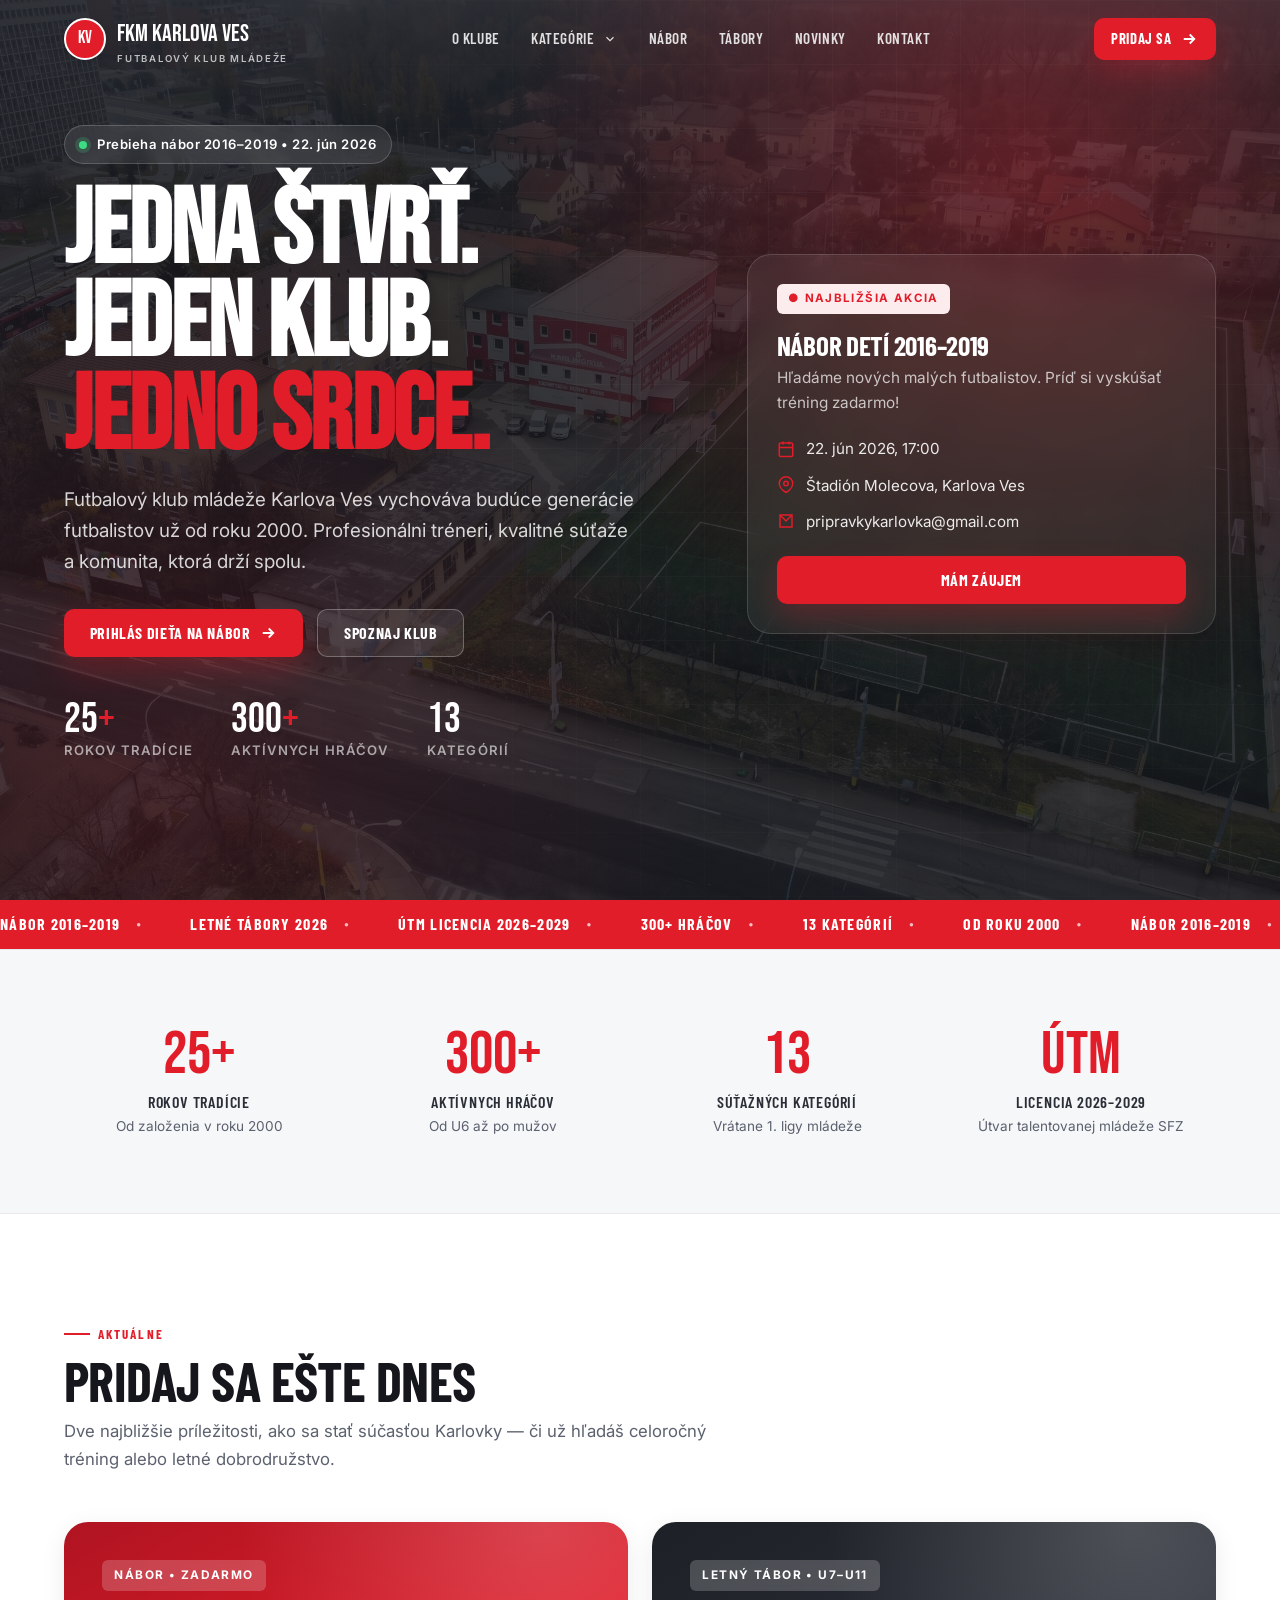
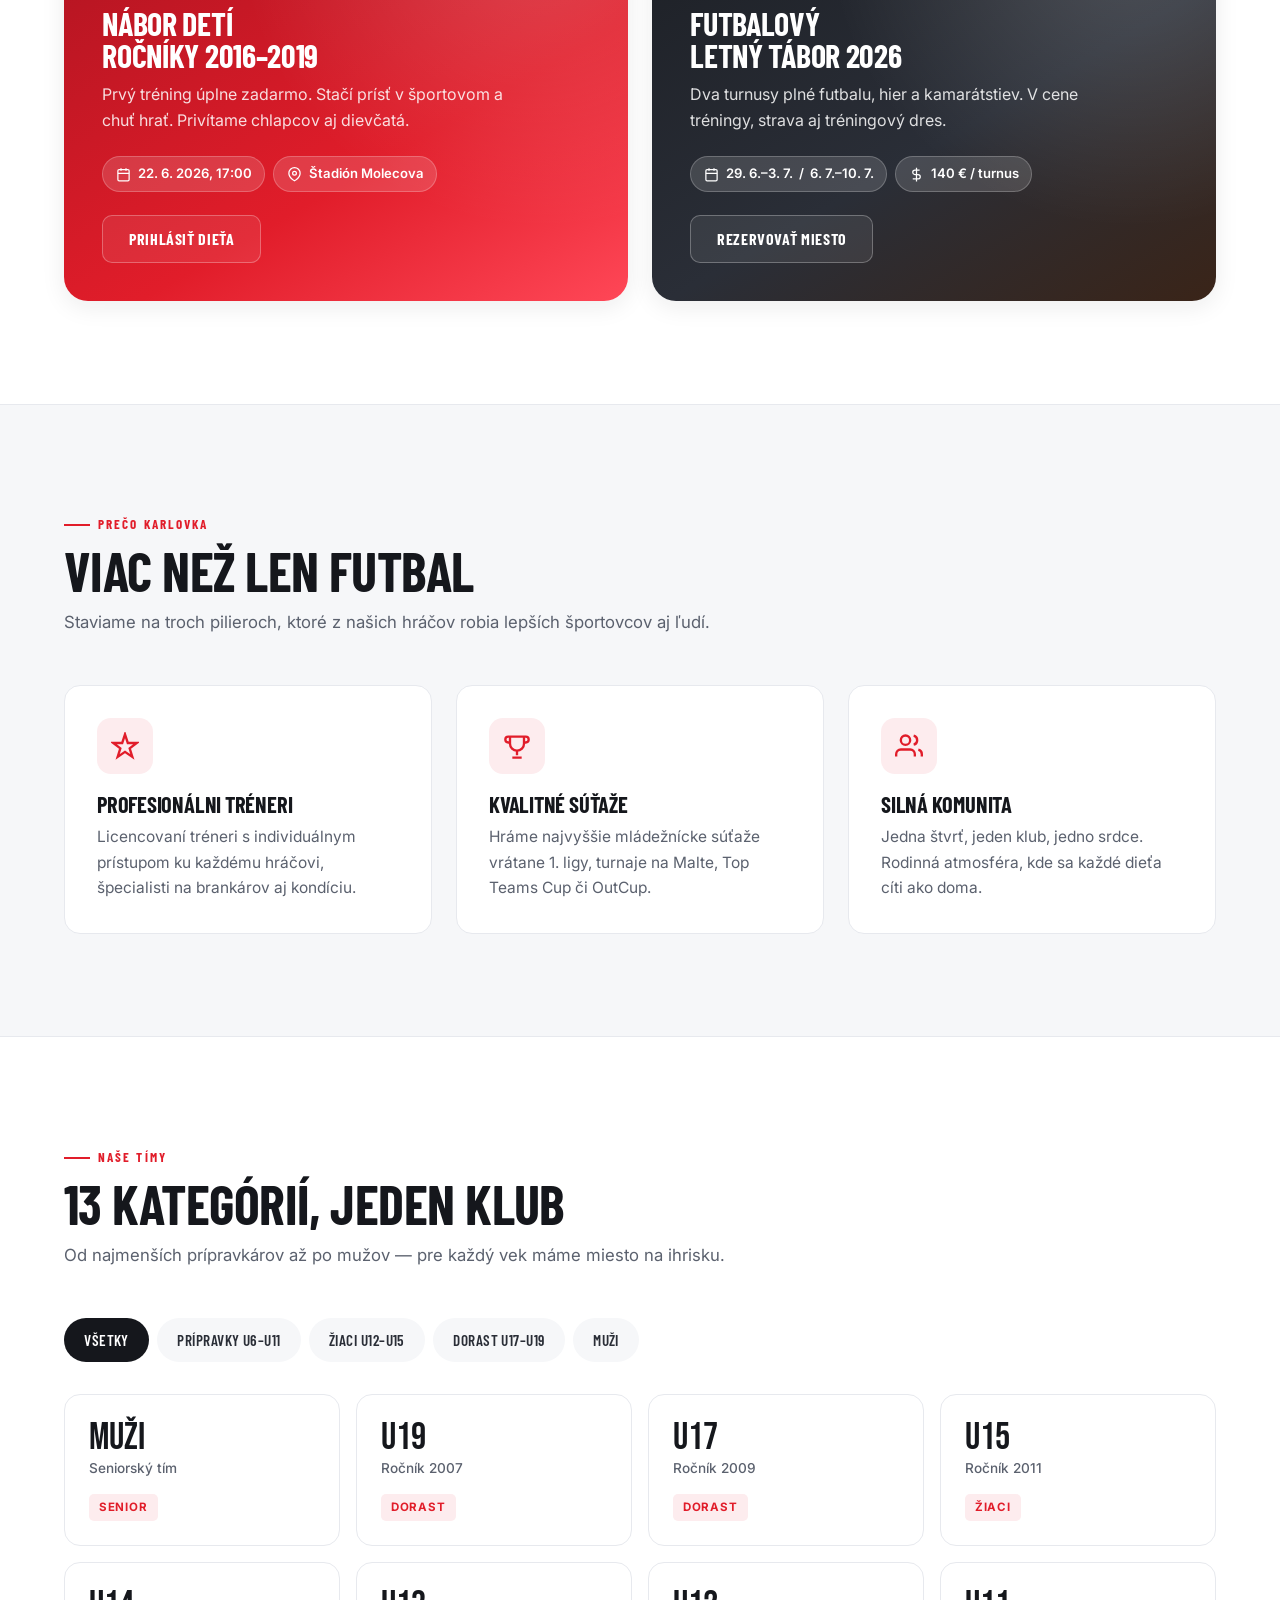
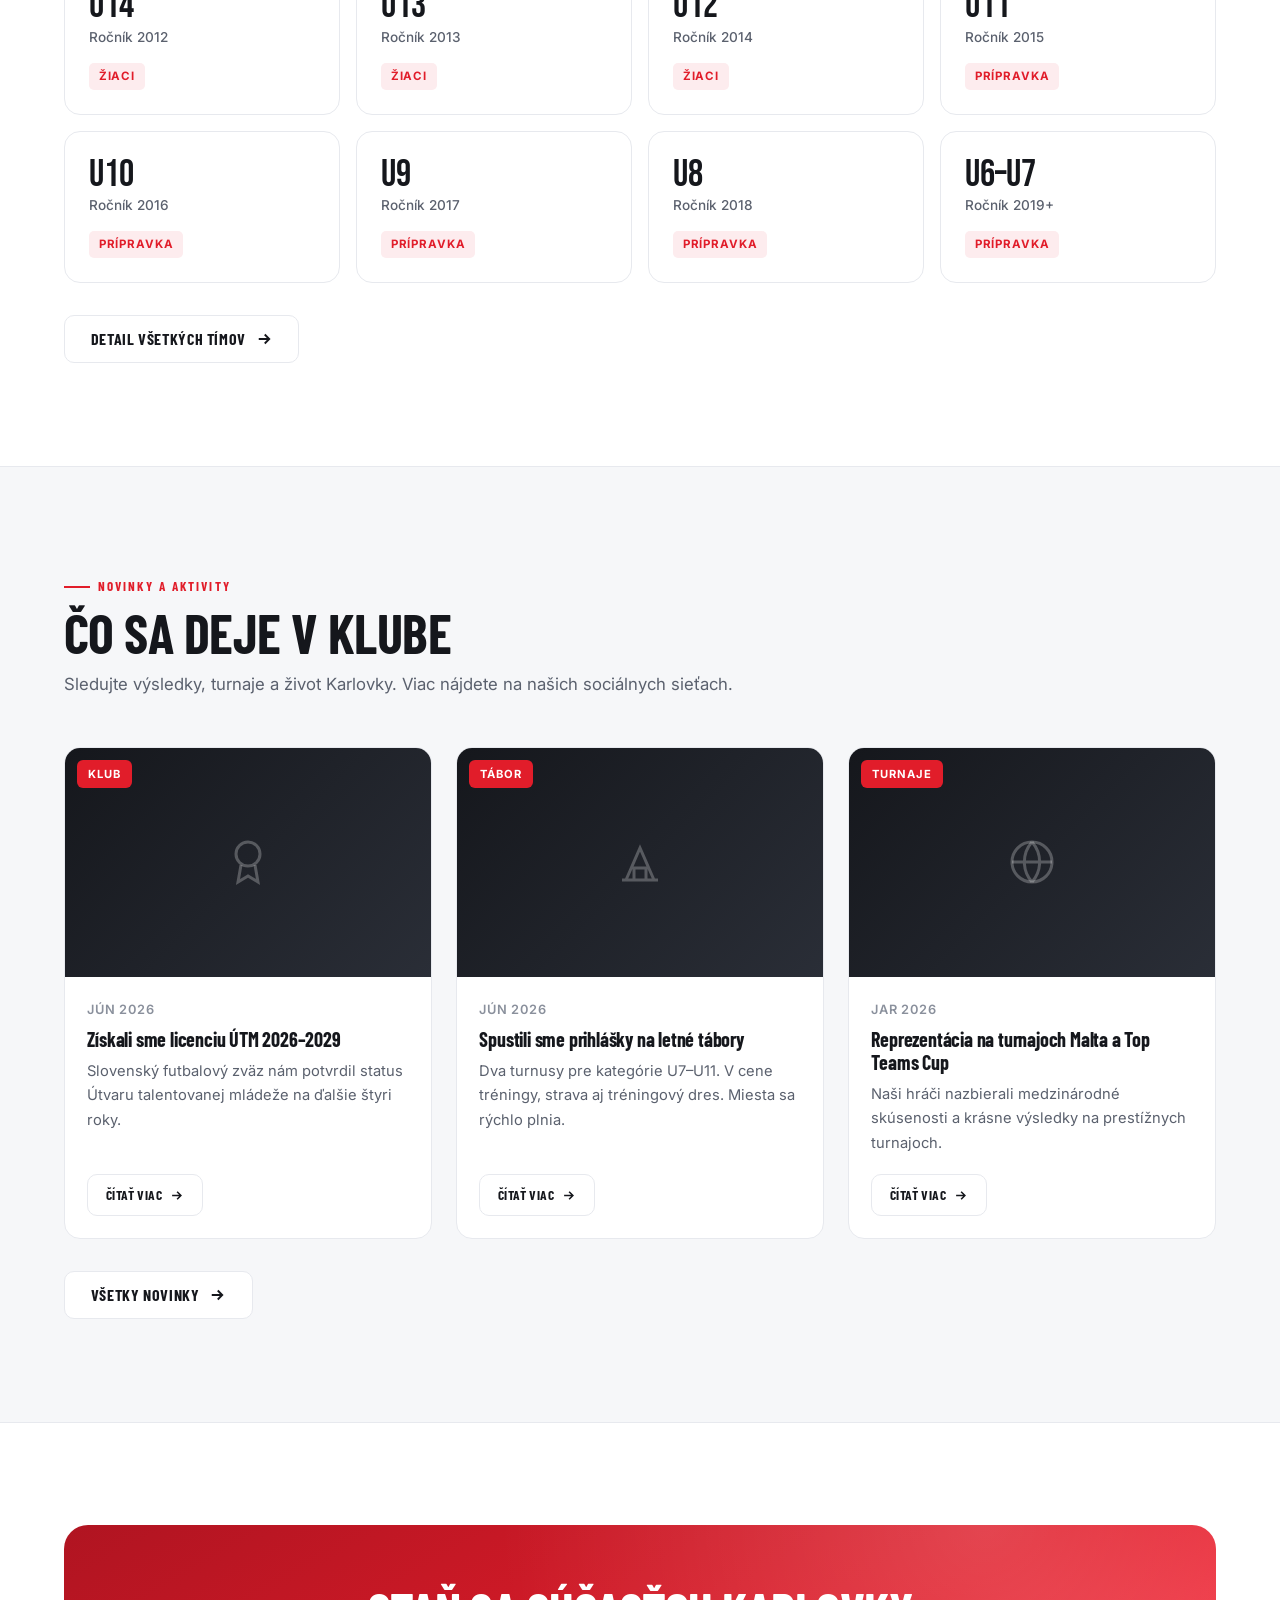
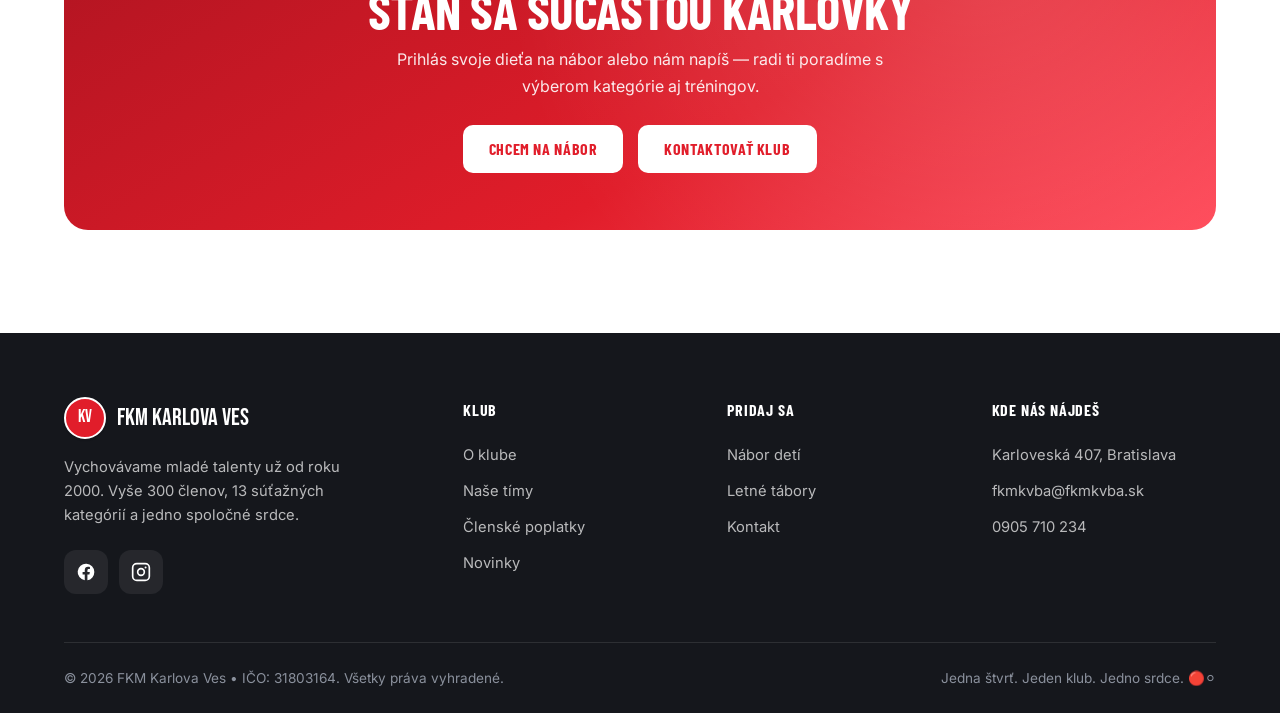
==== commit 6fb7f0ea: "Update menu" ====
--- a/index.html
+++ b/index.html
@@ -25,7 +25,28 @@
     </a>
     <nav class="nav-links" aria-label="Hlavná navigácia">
       <a href="o-klube.html">O klube</a>
-      <a href="timy.html">Tímy</a>
+      <div class="nav-dropdown">
+        <a href="timy.html" class="nav-dropdown-trigger">Kategórie
+          <svg viewBox="0 0 24 24" fill="none" stroke="currentColor" stroke-width="2" style="width: 14px; height: 14px; margin-left: 4px;"><path d="M6 9l6 6 6-6"/></svg>
+        </a>
+        <div class="nav-dropdown-menu">
+          <a href="kategoria-u6-u7.html">U6–U7 • Nábor</a>
+          <a href="kategoria-u8.html">U8 • Prípravka</a>
+          <a href="kategoria-u9.html">U9 • Prípravka</a>
+          <a href="kategoria.html">U10 • Prípravka</a>
+          <a href="kategoria-u11.html">U11 • Prípravka</a>
+          <div class="sep"></div>
+          <a href="kategoria-u12.html">U12 • Žiaci</a>
+          <a href="kategoria-u13.html">U13 • Žiaci</a>
+          <a href="kategoria-u14.html">U14 • Žiaci</a>
+          <a href="kategoria-u15.html">U15 • Žiaci</a>
+          <div class="sep"></div>
+          <a href="kategoria-u17.html">U17 • Dorast</a>
+          <a href="kategoria-u19.html">U19 • Dorast</a>
+          <div class="sep"></div>
+          <a href="kategoria-muzi.html">Muži • Senior</a>
+        </div>
+      </div>
       <a href="nabor.html">Nábor</a>
       <a href="tabory.html">Tábory</a>
       <a href="novinky.html">Novinky</a>
--- a/css/styles.css
+++ b/css/styles.css
@@ -122,6 +122,49 @@
 .header.scrolled .nav-links a:hover{color:var(--red);background:var(--red-soft)}
 .nav-links a.active{color:var(--red)}
 .header.scrolled .nav-links a.active,.header.solid .nav-links a.active{color:var(--red);background:var(--red-soft)}
+/* Dropdown menu */
+.nav-dropdown{position:relative;display:flex;align-items:center}
+.nav-dropdown-trigger{display:flex;align-items:center;gap:.3rem;cursor:pointer;}
+.nav-dropdown:hover .nav-dropdown-trigger{color:#fff !important;background:rgba(255,255,255,.12) !important;}
+.header.scrolled .nav-dropdown:hover .nav-dropdown-trigger{color:var(--red) !important;background:var(--red-soft) !important;}
+.nav-dropdown-menu{
+  position:absolute;top:100%;left:-0.8rem;margin-top:0.6rem;
+  background:var(--bg-dark);border:1px solid rgba(255,255,255,.2);border-radius:var(--radius-lg);
+  padding:1.2rem 0;min-width:280px;
+  opacity:0;visibility:hidden;transform:translateY(-12px);
+  transition:opacity .3s var(--ease),visibility .3s var(--ease),transform .3s var(--ease),box-shadow .3s var(--ease);
+  z-index:100;box-shadow:0 20px 60px rgba(0,0,0,.3);
+}
+.nav-dropdown:hover .nav-dropdown-menu{opacity:1;visibility:visible;transform:translateY(0);box-shadow:0 25px 70px rgba(0,0,0,.4)}
+.nav-dropdown-menu a{
+  display:block;padding:0.75rem 1.4rem;color:rgba(255,255,255,.8);
+  font-size:0.88rem;font-weight:600;text-transform:none;letter-spacing:.01em;
+  transition:all .2s var(--ease);border:none;border-radius:0;
+  position:relative;overflow:hidden;
+}
+.nav-dropdown-menu a::before{
+  content:"";position:absolute;left:0;top:0;bottom:0;width:3px;
+  background:var(--red);transform:scaleY(0);transform-origin:center;
+  transition:transform .2s var(--ease);
+}
+.nav-dropdown-menu a:hover{
+  color:#fff;background:rgba(225,29,42,.15);padding-left:1.6rem;
+}
+.nav-dropdown-menu a:hover::before{transform:scaleY(1)}
+.header.solid .nav-dropdown-menu{background:#fff;border-color:rgba(225,29,42,.15);box-shadow:0 12px 40px rgba(20,23,28,.15)}
+.header.solid .nav-dropdown-menu a{color:var(--ink-2)}
+.header.solid .nav-dropdown-menu a:hover{color:var(--red);background:var(--red-soft)}
+.header.solid .nav-dropdown-menu a::before{background:var(--red)}
+.nav-dropdown-menu .sep{
+  height:1px;background:linear-gradient(to right,rgba(255,255,255,.05),rgba(255,255,255,.1),rgba(255,255,255,.05));
+  margin:.5rem 0;
+}
+.header.solid .nav-dropdown-menu .sep{background:linear-gradient(to right,rgba(225,29,42,.1),rgba(225,29,42,.15),rgba(225,29,42,.1))}
+.nav-dropdown-menu .group-label{
+  padding:0.4rem 1.4rem;font-size:0.75rem;font-weight:800;text-transform:uppercase;
+  color:rgba(255,255,255,.4);letter-spacing:.12em;margin-top:0.3rem;
+  display:none;
+}
 .nav-cta{display:flex;align-items:center;gap:.6rem}
 .nav-actions .btn{padding:.6rem 1.1rem;min-height:42px;font-size:.92rem}
 .burger{display:none;width:46px;height:46px;border-radius:10px;background:rgba(255,255,255,.12);color:#fff;place-items:center}
@@ -146,9 +189,18 @@
 
 /* ============ HERO (home) ============ */
 .hero{
-  position:relative;min-height:100svh;display:flex;align-items:center;
-  background:linear-gradient(160deg,#15171C 0%,#23262E 55%,#2C1417 100%);
-  color:#fff;overflow:hidden;padding-top:90px;
+  position: relative;
+  min-height: 100svh;
+  display: flex;
+  align-items: center;
+  /* Pridaná fotka na pozadie s tmavým filtrom pre čitateľnosť textu */
+  background: linear-gradient(rgba(21, 23, 28, 0.85), rgba(21, 23, 28, 0.85)), url('../karlovka-hero-image.png');
+  background-size: cover;
+  background-position: center;
+  background-repeat: no-repeat;
+  color: #fff;
+  overflow: hidden;
+  padding-top: 90px;
 }
 .hero::before{
   content:"";position:absolute;inset:0;
@@ -266,8 +318,8 @@
 .tab.active{background:var(--ink);color:#fff}
 .teams-grid{display:grid;grid-template-columns:repeat(4,1fr);gap:1rem}
 .team-card{
-  background:#fff;border:1px solid var(--line);border-radius:var(--radius);padding:1.5rem;
-  transition:transform .2s var(--ease),box-shadow .2s var(--ease),border-color .2s;position:relative;overflow:hidden;
+  display:block;background:#fff;border:1px solid var(--line);border-radius:var(--radius);padding:1.5rem;
+  transition:transform .2s var(--ease),box-shadow .2s var(--ease),border-color .2s;position:relative;overflow:hidden;cursor:pointer;
 }
 .team-card::before{content:"";position:absolute;top:0;left:0;width:100%;height:4px;background:var(--red);transform:scaleX(0);transform-origin:left;transition:transform .25s var(--ease)}
 .team-card:hover{transform:translateY(-4px);box-shadow:var(--shadow);border-color:transparent}
